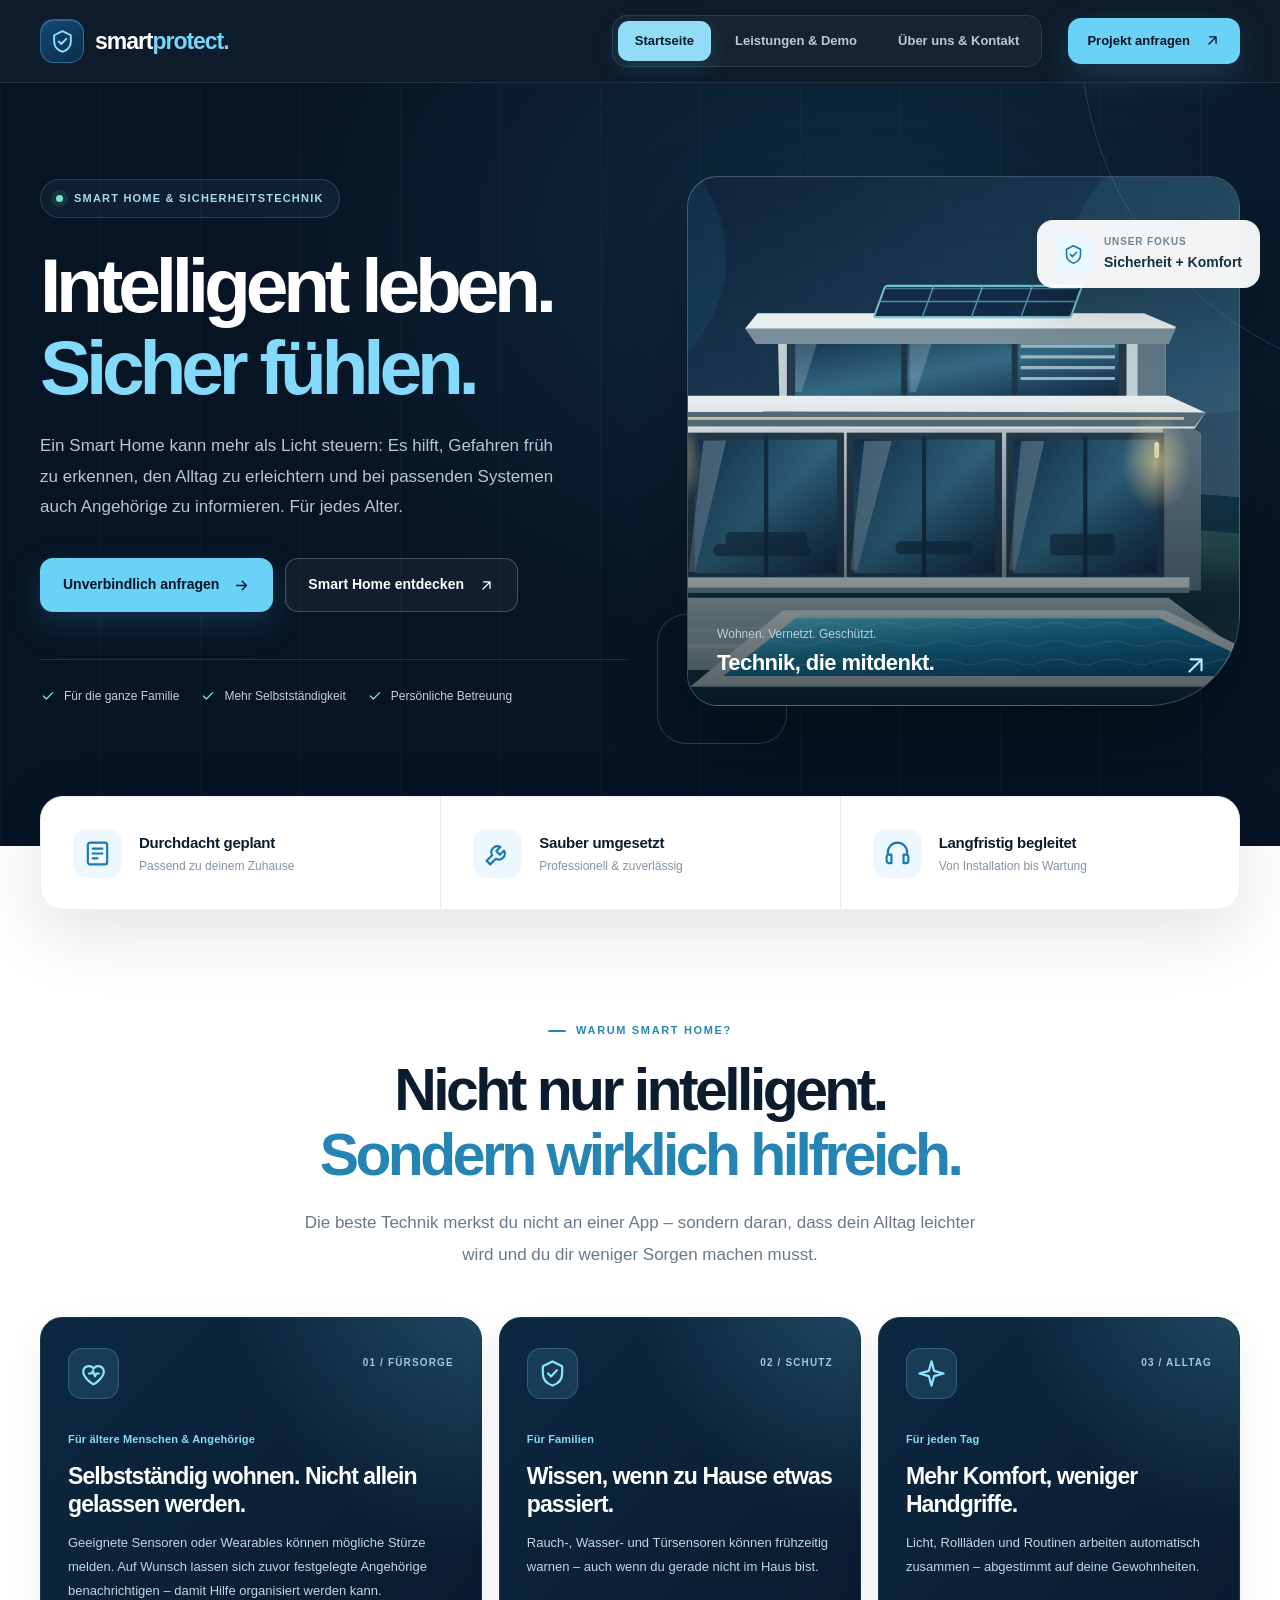
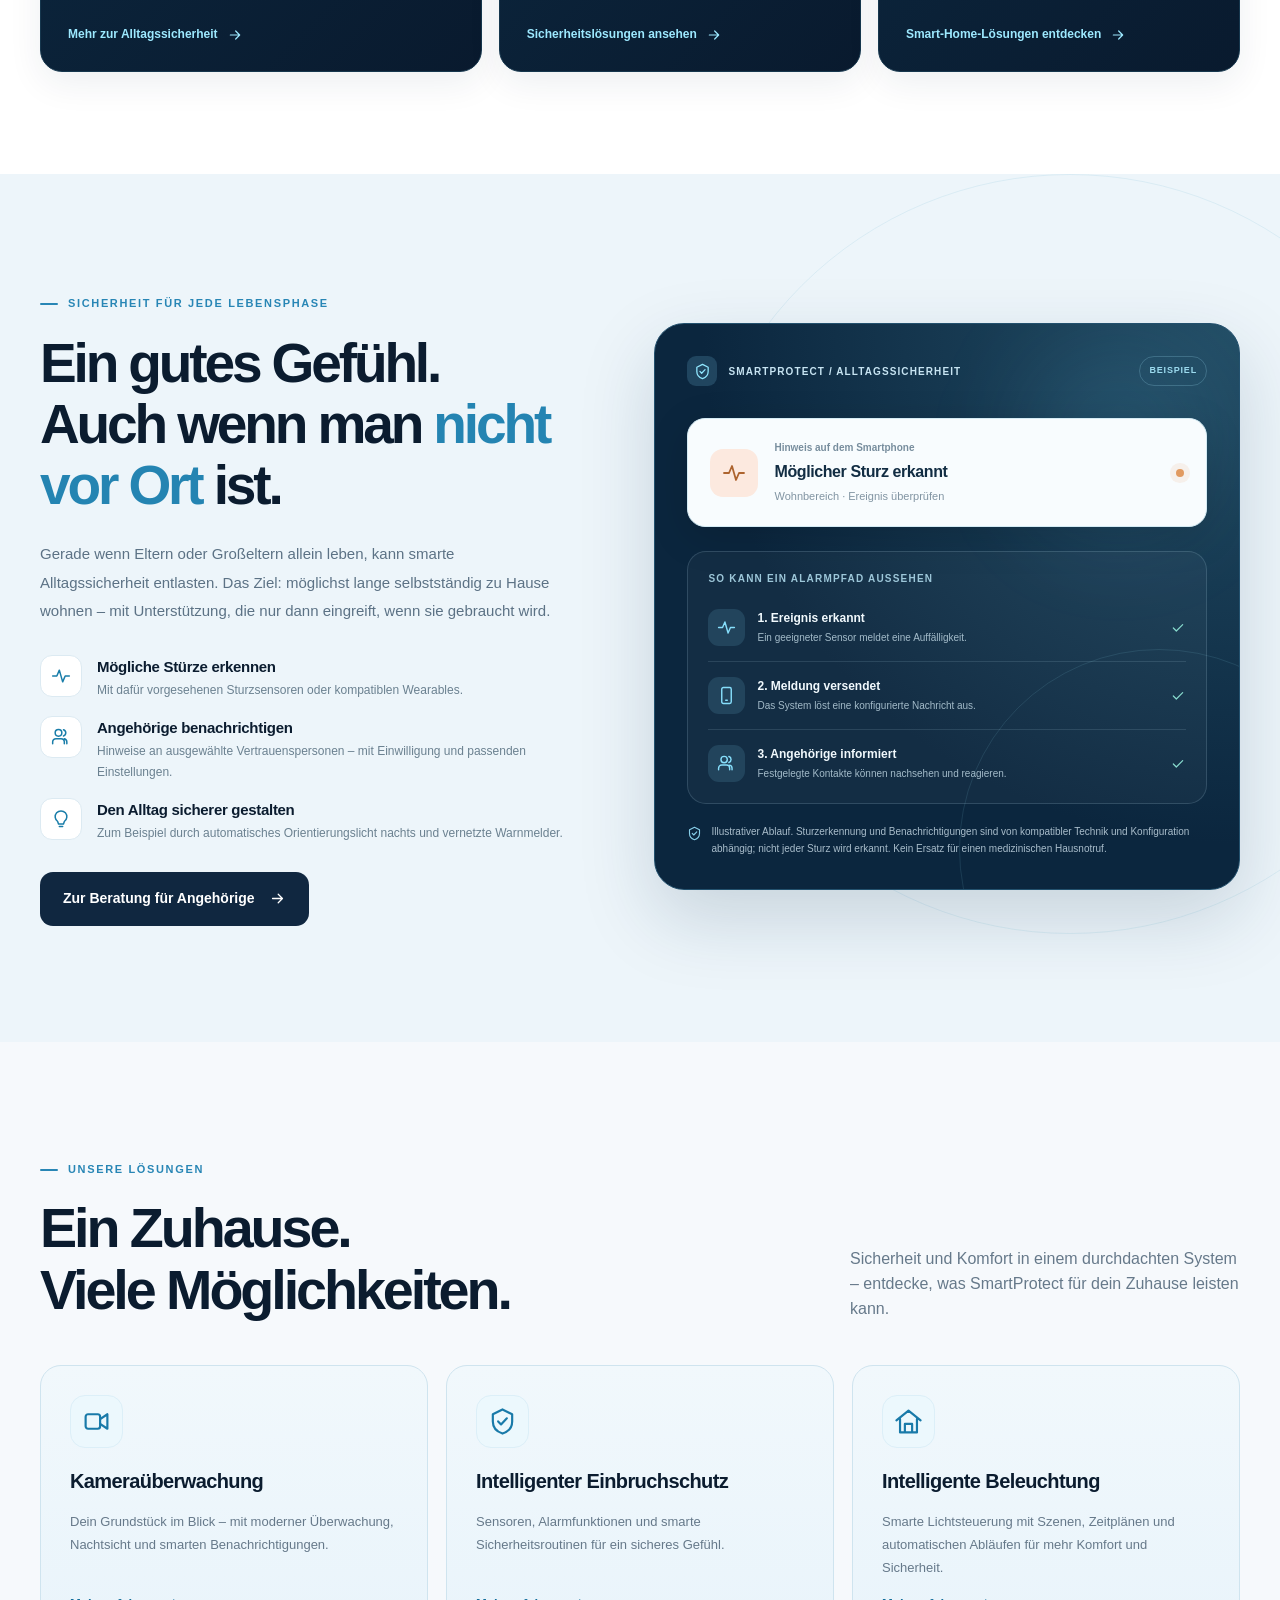
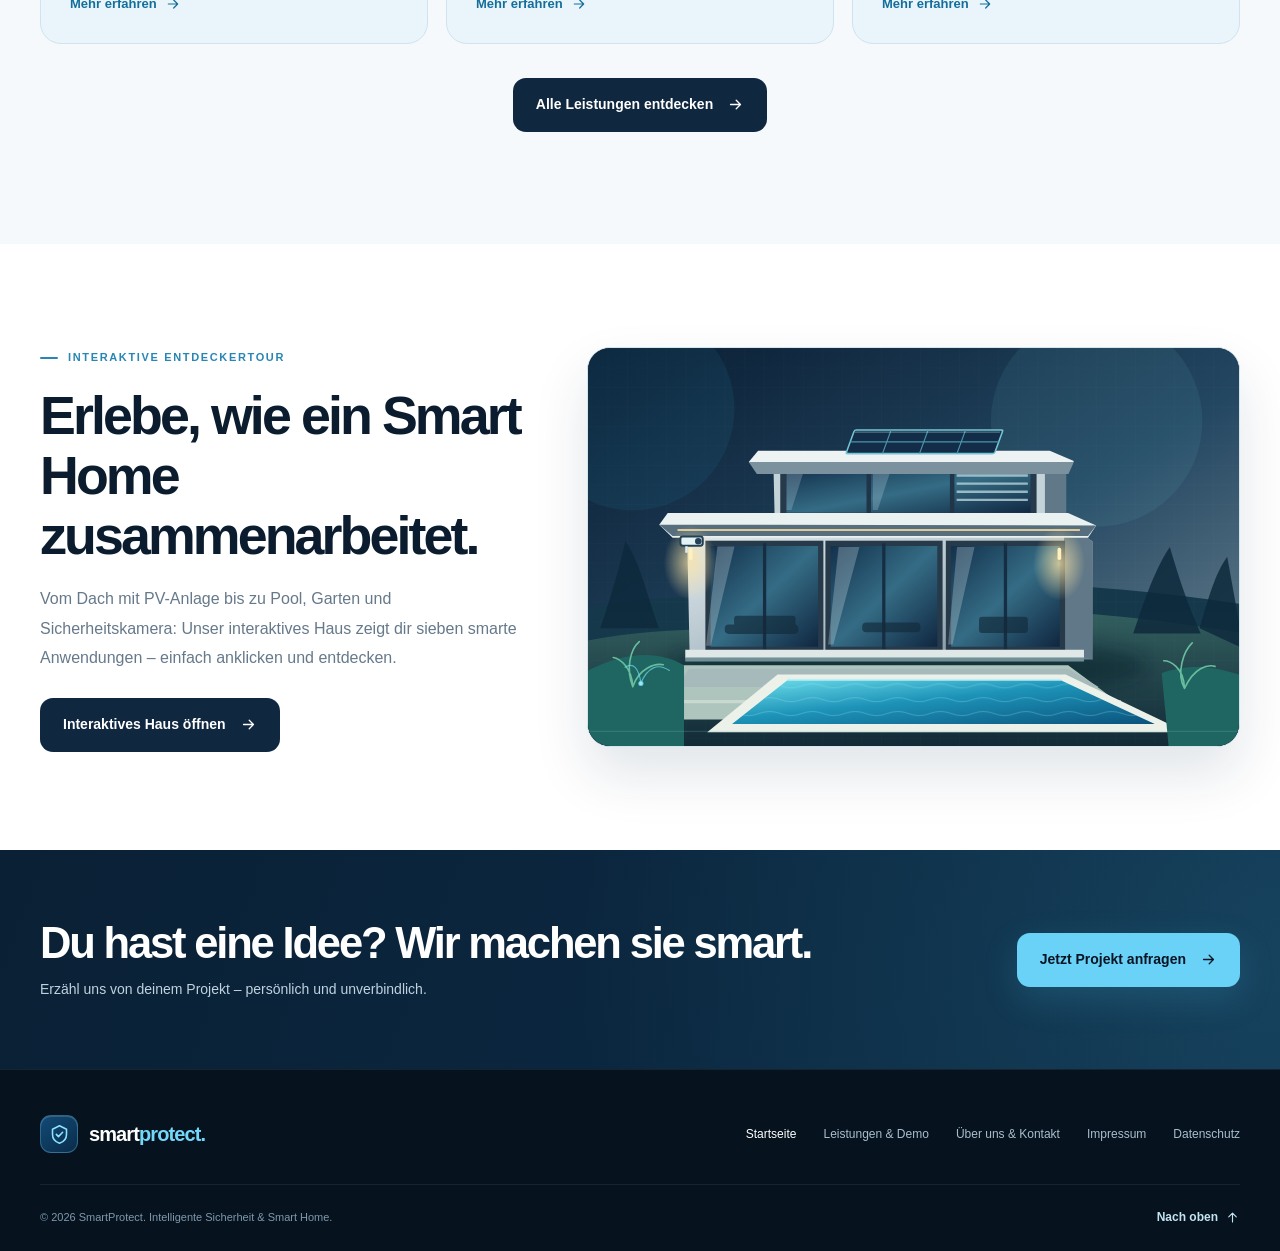
==== index.html @ c1316c4d "Add files via upload" ====
<!doctype html>
<html lang="de"><head><meta charset="utf-8"><meta name="viewport" content="width=device-width, initial-scale=1"><meta name="theme-color" content="#071424"><meta name="description" content="SmartProtect: Smart Home für mehr Sicherheit im Alltag. Smarte Sensoren, Alltagshilfen und Benachrichtigungen für Familien, ältere Menschen und Angehörige.">
<title>SmartProtect | Smart Home &amp; Sicherheitstechnik</title>
<link rel="icon" href="data:image/svg+xml,%3Csvg xmlns='http://www.w3.org/2000/svg' viewBox='0 0 64 64'%3E%3Crect width='64' height='64' rx='17' fill='%23091b30'/%3E%3Cpath d='M32 10l19 8v12c0 15-8 24-19 29C21 54 13 45 13 30V18l19-8z' fill='none' stroke='%2376d5f6' stroke-width='5'/%3E%3Cpath d='M22 32l7 7 15-16' stroke='white' fill='none' stroke-width='5' stroke-linecap='round' stroke-linejoin='round'/%3E%3C/svg%3E">
<link rel="stylesheet" href="assets/site.css"></head><body><svg aria-hidden="true" style="position:absolute;width:0;height:0;overflow:hidden" xmlns="http://www.w3.org/2000/svg">
<symbol id="shield" viewbox="0 0 24 24"><path d="m12 2 8 4v6c0 5-3.5 8.5-8 10-4.5-1.5-8-5-8-10V6l8-4Z"></path><path d="m8.4 11.9 2.4 2.5 4.8-5"></path></symbol>
<symbol id="arrow" viewbox="0 0 24 24"><path d="M5 12h14m-6-6 6 6-6 6"></path></symbol>
<symbol id="up-right" viewbox="0 0 24 24"><path d="M7 17 17 7M8 7h9v9"></path></symbol>
<symbol id="check" viewbox="0 0 24 24"><path d="m5 12 4.5 4.5L19 7"></path></symbol>
<symbol id="planning" viewbox="0 0 24 24"><rect height="18" rx="2" width="16" x="4" y="3"></rect><path d="M8 8h8M8 12h8M8 16h4"></path></symbol>
<symbol id="tools" viewbox="0 0 24 24"><path d="M14.4 6.6a5 5 0 0 0-6.8 6.8L3 18l3 3 4.6-4.6a5 5 0 0 0 6.8-6.8L14 13l-3-3 3.4-3.4Z"></path></symbol>
<symbol id="headset" viewbox="0 0 24 24"><path d="M4 13V11a8 8 0 0 1 16 0v2M4 13h3v7H5a2 2 0 0 1-2-2v-3a2 2 0 0 1 2-2Zm16 0h-3v7h2a2 2 0 0 0 2-2v-3a2 2 0 0 0-2-2Z"></path></symbol>
<symbol id="camera" viewbox="0 0 24 24"><rect height="12" rx="2" width="12" x="3" y="6"></rect><path d="m15 10 6-4v12l-6-4"></path></symbol>
<symbol id="bell" viewbox="0 0 24 24"><path d="M5 17h14l-2-3V9a5 5 0 0 0-10 0v5l-2 3Zm5 3h4"></path></symbol>
<symbol id="lock" viewbox="0 0 24 24"><rect height="11" rx="2" width="14" x="5" y="10"></rect><path d="M8 10V7a4 4 0 0 1 8 0v3m-4 5v2"></path></symbol>
<symbol id="door" viewbox="0 0 24 24"><path d="M5 21V4a2 2 0 0 1 2-2h10a2 2 0 0 1 2 2v17H5Z"></path><path d="M5 21h14M15 12h.01"></path></symbol>
<symbol id="blinds" viewbox="0 0 24 24"><path d="M4 5h16M4 9h16M4 13h16M4 17h16M7 3v17m10-17v17"></path></symbol>
<symbol id="bulb" viewbox="0 0 24 24"><path d="M9 18h6m-5 3h4m-6-6a7 7 0 1 1 8 0l-1 3H9l-1-3Z"></path></symbol>
<symbol id="wifi" viewbox="0 0 24 24"><path d="M2 9a15 15 0 0 1 20 0M5 12.5a10 10 0 0 1 14 0M9 16a5 5 0 0 1 6 0"></path><circle cx="12" cy="20" fill="currentColor" r="1" stroke="none"></circle></symbol>
<symbol id="mic" viewbox="0 0 24 24"><rect height="13" rx="3" width="6" x="9" y="2"></rect><path d="M5 11a7 7 0 0 0 14 0M12 18v4m-4 0h8"></path></symbol>
<symbol id="house" viewbox="0 0 24 24"><path d="m2 11 10-8 10 8M5 10v11h14V10M9 21v-7h6v7"></path></symbol>
<symbol id="sun" viewbox="0 0 24 24"><circle cx="12" cy="12" r="4"></circle><path d="M12 2v2m0 16v2M4.9 4.9l1.4 1.4m11.4 11.4 1.4 1.4M2 12h2m16 0h2M4.9 19.1l1.4-1.4M17.7 6.3l1.4-1.4"></path></symbol>
<symbol id="phone" viewbox="0 0 24 24"><path d="M5 3h4l2 5-2.5 2.3a17 17 0 0 0 5.2 5.2L16 13l5 2v4a2 2 0 0 1-2 2C9 21 3 15 3 5a2 2 0 0 1 2-2Z"></path></symbol>
<symbol id="mail" viewbox="0 0 24 24"><rect height="14" rx="2" width="20" x="2" y="5"></rect><path d="m3 7 9 7 9-7"></path></symbol>
<symbol id="message" viewbox="0 0 24 24"><path d="M20 11.5a8.5 8.5 0 0 1-12.7 7.4L3 20l1.1-4.3A8.5 8.5 0 1 1 20 11.5Z"></path><path d="m9 9 2 2 4-4"></path></symbol>
<symbol id="solar" viewbox="0 0 24 24"><path d="M4 9h16l2 10H2L4 9Zm4 0-1 10m9-10 1 10M3 14h18M12 3v3m-7-1 2 2m10 0 2-2"></path></symbol>
<symbol id="droplet" viewbox="0 0 24 24"><path d="M12 2S5 10 5 15a7 7 0 0 0 14 0c0-5-7-13-7-13Z"></path></symbol>
<symbol id="waves" viewbox="0 0 24 24"><path d="M2 9q2.5-3 5 0t5 0t5 0t5 0M2 15q2.5-3 5 0t5 0t5 0t5 0"></path></symbol>
<symbol id="menu" viewbox="0 0 24 24"><path d="M4 7h16M4 12h16M4 17h16"></path></symbol>
<symbol id="close" viewbox="0 0 24 24"><path d="M5 5 19 19M19 5 5 19"></path></symbol>
<symbol id="compass" viewbox="0 0 24 24"><circle cx="12" cy="12" r="10"></circle><path d="m16 8-2.5 5.5L8 16l2.5-5.5L16 8Z"></path></symbol>

<symbol id="heart-hand" viewBox="0 0 24 24"><path d="M12 21s-8.5-4.8-8.5-10.6a4.6 4.6 0 0 1 8.5-2.3 4.6 4.6 0 0 1 8.5 2.3C20.5 16.2 12 21 12 21Z"></path><path d="M8.2 12h2.2l1.1-2.1 1.8 4.4 1.1-2.3h2"></path></symbol>
<symbol id="users-circle" viewBox="0 0 24 24"><path d="M16 20v-2a4 4 0 0 0-4-4H6a4 4 0 0 0-4 4v2m17 0v-2a4 4 0 0 0-3-3.9M15 3.2a4 4 0 0 1 0 7.6"></path><circle cx="9" cy="7" r="4"></circle></symbol>
<symbol id="spark" viewBox="0 0 24 24"><path d="m12 2 2.2 7.8L22 12l-7.8 2.2L12 22l-2.2-7.8L2 12l7.8-2.2L12 2Z"></path></symbol>
<symbol id="activity" viewBox="0 0 24 24"><path d="M2 12h5l3-7 4 14 3-7h5"></path></symbol>
<symbol id="smartphone" viewBox="0 0 24 24"><rect x="6" y="2" width="12" height="20" rx="2"></rect><path d="M11 18h2"></path></symbol>
<symbol id="clock" viewBox="0 0 24 24"><circle cx="12" cy="12" r="9"></circle><path d="M12 7v5l3 2"></path></symbol>
</svg>
<a href="#main" class="skip">Zum Inhalt springen</a>
<header class="site-header" id="top"><div class="container header-inner">
<a class="brand" href="index.html" aria-label="SmartProtect — zur Startseite"><span class="brand-mark"><svg class="icon"><use href="#shield"/></svg></span><span class="brand-name">smart<span>protect.</span></span></a>
<nav class="desktop-nav" aria-label="Hauptnavigation"><a href="index.html" class="active" aria-current="page">Startseite</a><a href="leistungen.html">Leistungen & Demo</a><a href="kontakt.html">Über uns & Kontakt</a></nav>
<a href="kontakt.html#kontakt" class="btn btn-primary header-cta">Projekt anfragen <svg class="icon"><use href="#up-right"/></svg></a>
<button class="menu-btn" type="button" aria-label="Menü öffnen" aria-expanded="false" aria-controls="mobile-nav" id="menu-toggle"><svg class="icon"><use href="#menu"/></svg></button>
</div>
<nav class="mobile-nav" aria-label="Mobile Navigation" id="mobile-nav" hidden><a href="index.html" class="active" aria-current="page">Startseite</a><a href="leistungen.html">Leistungen & Demo</a><a href="kontakt.html">Über uns & Kontakt</a><a href="kontakt.html#kontakt" class="mobile-cta">Projekt anfragen ↗</a></nav></header><main id="main"><section aria-labelledby="hero-title" class="hero">
<div class="container hero-grid">
<div>
<span class="hero-kicker"><span class="signal"></span> Smart Home &amp; Sicherheitstechnik</span>
<h1 id="hero-title">Intelligent leben.<span>Sicher fühlen.</span></h1>
<p class="hero-copy">Ein Smart Home kann mehr als Licht steuern: Es hilft, Gefahren früh zu erkennen, den Alltag zu erleichtern und bei passenden Systemen auch Angehörige zu informieren. Für jedes Alter.</p>
<div class="hero-actions"><a class="btn btn-primary" href="kontakt.html#kontakt">Unverbindlich anfragen <svg class="icon"><use href="#arrow"></use></svg></a><a class="btn btn-outline" href="leistungen.html#anwendungsbeispiel">Smart Home entdecken <svg class="icon"><use href="#up-right"></use></svg></a></div>
<div class="hero-points"><span><svg class="icon"><use href="#check"></use></svg> Für die ganze Familie</span><span><svg class="icon"><use href="#check"></use></svg> Mehr Selbstständigkeit</span><span><svg class="icon"><use href="#check"></use></svg> Persönliche Betreuung</span></div>
</div>
<div class="hero-art">
<div class="photo-shell">
<img alt="Modernes Wohnhaus mit Pool als Beispiel für ein Smart Home" fetchpriority="high" onerror="this.onerror=null;this.src='assets/smart-home-house.svg'" src="https://images.unsplash.com/photo-1613490493576-7fde63acd811?auto=format&amp;fit=crop&amp;w=1200&amp;q=82"/>
<div class="photo-note"><div><small>Wohnen. Vernetzt. Geschützt.</small><strong>Technik, die mitdenkt.</strong></div><svg class="icon icon-lg" style="color:#b6edff"><use href="#up-right"></use></svg></div>
</div>
<div class="glass-badge"><span class="badge-icon"><svg class="icon"><use href="#shield"></use></svg></span><div><span>Unser Fokus</span><strong>Sicherheit + Komfort</strong></div></div>
<div class="art-edge"></div>
</div>
</div>
</section><div aria-label="Unser Serviceversprechen" class="container trust-wrap">
<div class="trust-strip reveal">
<div class="trust-item"><span class="trust-icon"><svg class="icon icon-lg"><use href="#planning"></use></svg></span><div><strong>Durchdacht geplant</strong><p>Passend zu deinem Zuhause</p></div></div>
<div class="trust-item"><span class="trust-icon"><svg class="icon icon-lg"><use href="#tools"></use></svg></span><div><strong>Sauber umgesetzt</strong><p>Professionell &amp; zuverlässig</p></div></div>
<div class="trust-item"><span class="trust-icon"><svg class="icon icon-lg"><use href="#headset"></use></svg></span><div><strong>Langfristig begleitet</strong><p>Von Installation bis Wartung</p></div></div>
</div>
</div>
<section class="section everyday-section" id="alltag" aria-labelledby="everyday-title">
  <div class="container">
    <div class="everyday-intro reveal">
      <span class="eyebrow">Warum Smart Home?</span>
      <h2 id="everyday-title">Nicht nur intelligent.<br><span>Sondern wirklich hilfreich.</span></h2>
      <p>Die beste Technik merkst du nicht an einer App – sondern daran, dass dein Alltag leichter wird und du dir weniger Sorgen machen musst.</p>
    </div>
    <div class="everyday-grid">
      <article class="everyday-card everyday-card-featured reveal">
        <div class="everyday-card-top"><span class="everyday-icon"><svg class="icon icon-lg"><use href="#heart-hand"/></svg></span><span class="everyday-index">01 / FÜRSORGE</span></div>
        <div class="everyday-card-text"><span class="everyday-tag">Für ältere Menschen &amp; Angehörige</span><h3>Selbstständig wohnen. Nicht allein gelassen werden.</h3><p>Geeignete Sensoren oder Wearables können mögliche Stürze melden. Auf Wunsch lassen sich zuvor festgelegte Angehörige benachrichtigen – damit Hilfe organisiert werden kann.</p></div>
        <a href="#senioren" class="everyday-link">Mehr zur Alltagssicherheit <svg class="icon"><use href="#arrow"/></svg></a>
      </article>
      <article class="everyday-card reveal">
        <div class="everyday-card-top"><span class="everyday-icon"><svg class="icon icon-lg"><use href="#shield"/></svg></span><span class="everyday-index">02 / SCHUTZ</span></div>
        <div class="everyday-card-text"><span class="everyday-tag">Für Familien</span><h3>Wissen, wenn zu Hause etwas passiert.</h3><p>Rauch-, Wasser- und Türsensoren können frühzeitig warnen – auch wenn du gerade nicht im Haus bist.</p></div>
        <a href="leistungen.html#leistungen" class="everyday-link">Sicherheitslösungen ansehen <svg class="icon"><use href="#arrow"/></svg></a>
      </article>
      <article class="everyday-card reveal">
        <div class="everyday-card-top"><span class="everyday-icon"><svg class="icon icon-lg"><use href="#spark"/></svg></span><span class="everyday-index">03 / ALLTAG</span></div>
        <div class="everyday-card-text"><span class="everyday-tag">Für jeden Tag</span><h3>Mehr Komfort, weniger Handgriffe.</h3><p>Licht, Rollläden und Routinen arbeiten automatisch zusammen – abgestimmt auf deine Gewohnheiten.</p></div>
        <a href="leistungen.html#leistungen" class="everyday-link">Smart-Home-Lösungen entdecken <svg class="icon"><use href="#arrow"/></svg></a>
      </article>
    </div>
  </div>
</section>
<section class="care-section" id="senioren" aria-labelledby="care-title">
  <div class="container care-grid">
    <div class="care-copy reveal">
      <span class="eyebrow">Sicherheit für jede Lebensphase</span>
      <h2 id="care-title">Ein gutes Gefühl.<br>Auch wenn man <em>nicht vor Ort</em> ist.</h2>
      <p class="care-lead">Gerade wenn Eltern oder Großeltern allein leben, kann smarte Alltagssicherheit entlasten. Das Ziel: möglichst lange selbstständig zu Hause wohnen – mit Unterstützung, die nur dann eingreift, wenn sie gebraucht wird.</p>
      <div class="care-benefits">
        <div class="care-benefit"><span><svg class="icon"><use href="#activity"/></svg></span><div><h3>Mögliche Stürze erkennen</h3><p>Mit dafür vorgesehenen Sturzsensoren oder kompatiblen Wearables.</p></div></div>
        <div class="care-benefit"><span><svg class="icon"><use href="#users-circle"/></svg></span><div><h3>Angehörige benachrichtigen</h3><p>Hinweise an ausgewählte Vertrauenspersonen – mit Einwilligung und passenden Einstellungen.</p></div></div>
        <div class="care-benefit"><span><svg class="icon"><use href="#bulb"/></svg></span><div><h3>Den Alltag sicherer gestalten</h3><p>Zum Beispiel durch automatisches Orientierungslicht nachts und vernetzte Warnmelder.</p></div></div>
      </div>
      <a class="btn btn-dark" href="kontakt.html?thema=alltagssicherheit#kontakt">Zur Beratung für Angehörige <svg class="icon"><use href="#arrow"/></svg></a>
    </div>
    <div class="care-visual reveal" aria-label="Schematisches Beispiel für einen Hinweis bei möglichem Sturz">
      <div class="care-backdrop-orb" aria-hidden="true"></div>
      <div class="care-visual-head"><span class="care-small-mark"><svg class="icon"><use href="#shield"/></svg></span><span>SMARTPROTECT / ALLTAGSSICHERHEIT</span><span class="care-label-demo">BEISPIEL</span></div>
      <div class="care-scenario"><span class="care-scenario-icon"><svg class="icon icon-lg"><use href="#activity"/></svg></span><div><span class="care-scenario-kicker">Hinweis auf dem Smartphone</span><strong>Möglicher Sturz erkannt</strong><small>Wohnbereich · Ereignis überprüfen</small></div><span class="care-scenario-dot" aria-hidden="true"></span></div>
      <div class="care-flow" aria-label="Beispielablauf einer Benachrichtigung">
        <div class="care-flow-title">SO KANN EIN ALARMPFAD AUSSEHEN</div>
        <div class="care-flow-step"><span class="care-flow-step-icon"><svg class="icon"><use href="#activity"/></svg></span><div><strong>1. Ereignis erkannt</strong><span>Ein geeigneter Sensor meldet eine Auffälligkeit.</span></div><span class="care-flow-check"><svg class="icon"><use href="#check"/></svg></span></div>
        <div class="care-flow-step"><span class="care-flow-step-icon"><svg class="icon"><use href="#smartphone"/></svg></span><div><strong>2. Meldung versendet</strong><span>Das System löst eine konfigurierte Nachricht aus.</span></div><span class="care-flow-check"><svg class="icon"><use href="#check"/></svg></span></div>
        <div class="care-flow-step"><span class="care-flow-step-icon"><svg class="icon"><use href="#users-circle"/></svg></span><div><strong>3. Angehörige informiert</strong><span>Festgelegte Kontakte können nachsehen und reagieren.</span></div><span class="care-flow-check"><svg class="icon"><use href="#check"/></svg></span></div>
      </div>
      <p class="care-disclaimer"><svg class="icon"><use href="#shield"/></svg><span>Illustrativer Ablauf. Sturzerkennung und Benachrichtigungen sind von kompatibler Technik und Konfiguration abhängig; nicht jeder Sturz wird erkannt. Kein Ersatz für einen medizinischen Hausnotruf.</span></p>
    </div>
  </div>
</section>
<section class="section home-services" aria-labelledby="home-service-title"><div class="container"><div class="section-head reveal"><div><span class="eyebrow">Unsere Lösungen</span><h2 id="home-service-title">Ein Zuhause.<br>Viele Möglichkeiten.</h2></div><p>Sicherheit und Komfort in einem durchdachten System – entdecke, was SmartProtect für dein Zuhause leisten kann.</p></div>
<div class="home-cards">
<a class="home-card reveal" href="leistungen.html#leistungen"><span class="service-icon"><svg class="icon icon-lg"><use href="#camera"/></svg></span><strong>Kameraüberwachung</strong><p>Dein Grundstück im Blick – mit moderner Überwachung, Nachtsicht und smarten Benachrichtigungen.</p><span class="panel-link">Mehr erfahren <svg class="icon"><use href="#arrow"/></svg></span></a>
<a class="home-card reveal" href="leistungen.html#leistungen"><span class="service-icon"><svg class="icon icon-lg"><use href="#shield"/></svg></span><strong>Intelligenter Einbruchschutz</strong><p>Sensoren, Alarmfunktionen und smarte Sicherheitsroutinen für ein sicheres Gefühl.</p><span class="panel-link">Mehr erfahren <svg class="icon"><use href="#arrow"/></svg></span></a>
<a class="home-card reveal" href="leistungen.html#leistungen"><span class="service-icon"><svg class="icon icon-lg"><use href="#house"/></svg></span><strong>Intelligente Beleuchtung</strong><p>Smarte Lichtsteuerung mit Szenen, Zeitplänen und automatischen Abläufen für mehr Komfort und Sicherheit.</p><span class="panel-link">Mehr erfahren <svg class="icon"><use href="#arrow"/></svg></span></a>
</div><div class="section-action"><a class="btn btn-dark" href="leistungen.html">Alle Leistungen entdecken <svg class="icon"><use href="#arrow"/></svg></a></div></div></section><section class="home-preview" aria-labelledby="home-preview-title"><div class="container home-preview-grid"><div class="reveal"><span class="eyebrow">Interaktive Entdeckertour</span><h2 id="home-preview-title">Erlebe, wie ein Smart Home zusammenarbeitet.</h2><p>Vom Dach mit PV-Anlage bis zu Pool, Garten und Sicherheitskamera: Unser interaktives Haus zeigt dir sieben smarte Anwendungen – einfach anklicken und entdecken.</p><a class="btn btn-dark" href="leistungen.html#anwendungsbeispiel">Interaktives Haus öffnen <svg class="icon"><use href="#arrow"/></svg></a></div><a class="home-preview-art reveal" href="leistungen.html#anwendungsbeispiel" aria-label="Interaktives Hausbeispiel öffnen"><img src="assets/smart-home-house.svg" alt="Illustriertes Smart Home mit PV-Anlage und Pool" loading="lazy"></a></div></section><section class="home-cta"><div class="container home-cta-inner"><div><h2>Du hast eine Idee? Wir machen sie smart.</h2><p>Erzähl uns von deinem Projekt – persönlich und unverbindlich.</p></div><a class="btn btn-primary" href="kontakt.html#kontakt">Jetzt Projekt anfragen <svg class="icon"><use href="#arrow"/></svg></a></div></section></main><footer class="footer"><div class="container"><div class="footer-top"><a class="brand" href="index.html" aria-label="SmartProtect — Startseite"><span class="brand-mark"><svg class="icon"><use href="#shield"/></svg></span><span class="brand-name">smart<span>protect.</span></span></a><nav class="footer-nav" aria-label="Footer-Navigation"><a href="index.html" aria-current="page">Startseite</a><a href="leistungen.html">Leistungen &amp; Demo</a><a href="kontakt.html">Über uns &amp; Kontakt</a><button type="button" data-dialog="impressum">Impressum</button><button type="button" data-dialog="datenschutz">Datenschutz</button></nav></div><div class="footer-bottom"><span>© <span id="copyright-year">2026</span> SmartProtect. Intelligente Sicherheit &amp; Smart Home.</span><a href="#top" class="backtop">Nach oben <svg class="icon"><use href="#arrow"/></svg></a></div></div></footer>
<dialog class="legal-dialog" id="legal-dialog" aria-labelledby="legal-title"><div class="legal-inner"><div class="legal-top"><h2 id="legal-title">Impressum</h2><button class="dialog-close" type="button" id="dialog-close" aria-label="Fenster schließen"><svg class="icon"><use href="#close"/></svg></button></div><div id="legal-content"></div></div></dialog><script src="assets/site.js" defer></script></body></html>
---- assets/site.css ----
:root{--ink:#0b1c2f;--navy:#071424;--navy2:#0c2135;--muted:#66798a;--light:#f5f8fc;--accent:#5ec9f3;--blue:#2378db;--white:#fff;--line:#e3eaf1;--radius:24px;--shadow:0 20px 60px rgba(14,39,67,.08)}
    *,*::before,*::after{box-sizing:border-box}
    html{scroll-behavior:smooth;scroll-padding-top:95px}
    body{margin:0;background:#fff;color:var(--ink);font-family:"Plus Jakarta Sans",Inter,"Segoe UI",Arial,sans-serif;-webkit-font-smoothing:antialiased;line-height:1.55}
    body.menu-open{overflow:hidden}
    ::selection{background:#a8e7ff;color:#0b1c2f}
    a{color:inherit;text-decoration:none}
    button,input,select,textarea{font:inherit}
    button{cursor:pointer}
    img{display:block;max-width:100%}
    svg{display:block}
    :focus-visible{outline:3px solid #55bff1;outline-offset:4px}
    .icon{height:21px;width:21px;stroke:currentColor;fill:none;stroke-width:1.8;stroke-linecap:round;stroke-linejoin:round;flex:none}
    .icon-lg{height:29px;width:29px}
    .container{width:min(1200px,calc(100% - 48px));margin-inline:auto}
    .skip{position:fixed;z-index:999;top:-100px;left:18px;background:#fff;padding:12px 18px;border-radius:8px}
    .skip:focus{top:12px}
    .eyebrow{display:inline-flex;gap:10px;align-items:center;text-transform:uppercase;letter-spacing:.15em;font-size:11px;font-weight:800;color:#2886b5}
    .eyebrow::before{content:"";display:block;width:18px;height:2px;border-radius:2px;background:currentColor}
    .section{padding:112px 0;scroll-margin-top:90px}
    .section-head{display:flex;justify-content:space-between;align-items:end;gap:32px;margin-bottom:44px}
    .section-head h2,.section-title{font-size:clamp(34px,4.35vw,58px);line-height:1.12;letter-spacing:-.055em;margin:18px 0 0;font-weight:750}
    .section-head p{max-width:390px;margin:0;color:var(--muted);font-size:16px}
    .accent-text{color:#80dafa}
    .btn{display:inline-flex;align-items:center;justify-content:center;gap:14px;min-height:54px;padding:14px 22px;border-radius:13px;border:1px solid transparent;font-size:14px;font-weight:750;transition:transform .2s ease,background .2s ease,box-shadow .2s ease, border-color .2s ease;text-align:center}
    .btn:hover{transform:translateY(-2px)}
    .btn-primary{background:#69d2f6;color:#071424;box-shadow:0 12px 35px rgba(72,187,229,.18)}
    .btn-primary:hover{background:#a3e8ff;box-shadow:0 14px 32px rgba(72,187,229,.28)}
    .btn-outline{border-color:rgba(255,255,255,.23);color:#fff;background:rgba(255,255,255,.045)}
    .btn-outline:hover{border-color:rgba(255,255,255,.55);background:rgba(255,255,255,.10)}
    .btn-dark{background:#102740;color:#fff}
    .btn-dark:hover{background:#1c4263}
    .btn .icon{width:17px;height:17px}
    /* Header */
    .site-header{position:sticky;top:0;z-index:100;background:rgba(7,20,36,.97);border-bottom:1px solid rgba(198,227,244,.11);backdrop-filter:blur(20px)}
    .header-inner{height:82px;display:flex;align-items:center;gap:26px;justify-content:space-between}
    .brand{display:inline-flex;gap:11px;align-items:center;color:#fff;white-space:nowrap}
    .brand-mark{display:grid;place-items:center;width:44px;height:44px;border:1px solid rgba(129,212,247,.3);border-radius:14px;background:linear-gradient(145deg,#124a76,#0a2d49);box-shadow:inset 0 1px 0 rgba(255,255,255,.15)}
    .brand-mark .icon{color:#8fe2ff;width:25px;height:25px}
    .brand-name{font-size:23px;line-height:1;letter-spacing:-.055em;font-weight:850}
    .brand-name span{color:#73d7f9}
    .desktop-nav{display:flex;align-items:center;gap:31px;margin-left:auto}
    .desktop-nav a{color:#b8c9d7;font-size:13px;font-weight:650;transition:color .2s ease}
    .desktop-nav a:hover,.desktop-nav a.active{color:#fff}
    .header-cta{font-size:13px;padding:12px 18px;min-height:44px;white-space:nowrap}
    .menu-btn{display:none;border:1px solid rgba(255,255,255,.18);background:transparent;color:white;width:44px;height:44px;border-radius:11px;align-items:center;justify-content:center}
    .mobile-nav{display:none}
    /* Hero */
    .hero{position:relative;isolation:isolate;background:var(--navy);color:#fff;min-height:718px;display:flex;align-items:center;padding:76px 0 120px;overflow:hidden}
    .hero::before{content:"";position:absolute;inset:0;z-index:-1;background:radial-gradient(ellipse at 67% 20%,rgba(40,123,161,.23),transparent 50%),linear-gradient(90deg,rgba(255,255,255,.024) 1px,transparent 1px);background-size:auto,100px 100px}
    .hero::after{content:"";position:absolute;width:700px;height:700px;right:-500px;top:-400px;border:1px solid rgba(124,223,255,.17);border-radius:100%;pointer-events:none}
    .hero-grid{display:grid;grid-template-columns:1.03fr .97fr;align-items:center;gap:60px}
    .hero-kicker{display:inline-flex;gap:11px;align-items:center;border:1px solid rgba(139,215,249,.18);border-radius:30px;color:#a8d8ed;background:rgba(101,186,219,.07);padding:10px 15px;font-size:11px;letter-spacing:.11em;font-weight:800;text-transform:uppercase}
    .signal{width:7px;height:7px;border-radius:50%;background:#6be9ce;box-shadow:0 0 0 5px rgba(107,233,206,.1)}
    .hero h1{font-size:clamp(51px,6vw,80px);line-height:1.06;letter-spacing:-.068em;font-weight:770;margin:27px 0 23px;max-width:690px}
    .hero h1 span{display:block;color:#83dafa}
    .hero-copy{color:#b5c6d4;max-width:520px;font-size:17px;line-height:1.8;margin:0 0 35px}
    .hero-actions{display:flex;gap:12px;flex-wrap:wrap}
    .hero-points{display:flex;gap:21px;flex-wrap:wrap;margin-top:47px;padding-top:27px;border-top:1px solid rgba(255,255,255,.13)}
    .hero-points span{display:inline-flex;align-items:center;gap:8px;font-size:12px;color:#c0d0db;white-space:nowrap}
    .hero-points .icon{width:16px;height:16px;color:#86e3fa}
    .hero-art{position:relative;padding:17px 0 20px}
    .photo-shell{height:530px;width:100%;overflow:hidden;border-radius:31px 31px 92px 31px;background:linear-gradient(145deg,#274d63,#0b2338);border:1px solid rgba(255,255,255,.19);box-shadow:0 36px 80px rgba(0,0,0,.26);position:relative}
    .photo-shell img{width:100%;height:100%;object-fit:cover;object-position:center}
    .photo-shell::after{content:"";position:absolute;inset:0;background:linear-gradient(180deg,rgba(5,17,29,.02) 42%,rgba(3,16,29,.67));pointer-events:none}
    .photo-note{position:absolute;z-index:1;bottom:25px;left:29px;right:29px;display:flex;align-items:end;justify-content:space-between;gap:15px}
    .photo-note strong{display:block;font-size:22px;letter-spacing:-.025em}
    .photo-note small{color:#bad0db;font-size:12px}
    .glass-badge{position:absolute;z-index:2;right:-20px;top:61px;background:rgba(255,255,255,.94);color:#163047;display:flex;align-items:center;gap:12px;padding:14px 18px;border-radius:16px;box-shadow:0 24px 60px rgba(0,0,0,.18)}
    .glass-badge .badge-icon{display:grid;place-items:center;color:#1878ac;width:37px;height:37px;border-radius:11px;background:#e8f8fe}
    .glass-badge span{display:block;color:#728391;font-size:10px;text-transform:uppercase;letter-spacing:.09em;font-weight:750}
    .glass-badge strong{font-size:14px}
    .art-edge{position:absolute;z-index:-1;width:130px;height:130px;border:1px solid #6fd7f6;opacity:.25;bottom:-18px;left:-30px;border-radius:29px}
    /* Trust strip */
    .trust-wrap{position:relative;z-index:2;margin-top:-50px}
    .trust-strip{display:grid;grid-template-columns:repeat(3,1fr);background:#fff;border:1px solid #e9eef4;border-radius:23px;box-shadow:0 22px 70px rgba(4,26,48,.12);overflow:hidden}
    .trust-item{display:flex;gap:17px;align-items:center;padding:27px 32px;min-height:112px}
    .trust-item + .trust-item{border-left:1px solid var(--line)}
    .trust-icon{display:grid;place-items:center;flex:none;width:49px;height:49px;background:#ecf8fd;border-radius:14px;color:#187ab4}
    .trust-item strong{display:block;font-size:15px;letter-spacing:-.018em}
    .trust-item p{font-size:12px;color:#8493a0;margin:3px 0 0}
    /* Services */
    #leistungen{padding-top:115px}
    .services-grid{display:grid;grid-template-columns:repeat(3,minmax(0,1fr));gap:17px}
    .service-card{position:relative;overflow:hidden;min-height:258px;background:#fff;border:1px solid var(--line);border-radius:20px;padding:29px;transition:transform .25s ease,border-color .25s ease,box-shadow .25s ease}
    .service-card:hover{transform:translateY(-5px);border-color:#bae6f7;box-shadow:var(--shadow)}
    .service-icon{width:53px;height:53px;display:grid;place-items:center;border:1px solid #dceff8;border-radius:15px;background:#ecf8fd;color:#197aa9;margin-bottom:25px}
    .service-card h3{font-size:19px;font-weight:780;letter-spacing:-.038em;margin:0 0 11px}
    .service-card p{margin:0;color:var(--muted);font-size:13px;line-height:1.75}
    .service-num{position:absolute;top:28px;right:27px;color:#afc0cd;font-size:11px;font-weight:850;letter-spacing:.08em}
    .services-footer{margin-top:34px;text-align:center;font-size:14px;color:#748494}
    .services-footer a{color:#166da5;font-weight:800;text-decoration:underline;text-decoration-color:#a3d9ee;text-underline-offset:5px}
    /* Feature break */
    .statement{padding:34px 0 0}
    .statement-inner{position:relative;overflow:hidden;display:grid;grid-template-columns:1.12fr .88fr;gap:60px;align-items:center;padding:70px 77px;background:#0b2237;border-radius:27px;color:#fff}
    .statement-inner::before{content:"";position:absolute;right:-130px;top:-190px;width:550px;height:550px;border:1px solid rgba(124,223,255,.12);border-radius:50%}
    .statement h2{font-size:clamp(29px,3.4vw,48px);line-height:1.16;letter-spacing:-.05em;margin:14px 0 16px}
    .statement p{font-size:15px;line-height:1.8;color:#b6c9d7;max-width:530px;margin:0}
    .statement-icons{display:grid;grid-template-columns:repeat(2,1fr);gap:11px}
    .statement-chip{position:relative;min-height:124px;padding:22px;border:1px solid rgba(157,219,246,.18);border-radius:18px;background:rgba(255,255,255,.045)}
    .statement-chip .icon{color:#8fdcf6;margin-bottom:17px}
    .statement-chip span{font-size:12px;font-weight:700;color:#e4f0f7}
    /* Interactive */
    .demo-section{background:#f4f8fb}
    .demo-shell{display:grid;grid-template-columns:minmax(0,1.7fr) minmax(290px,.75fr);gap:18px;align-items:stretch}
    .demo-viewport{width:100%;overflow-x:auto;overflow-y:hidden;border-radius:23px;background:#142d41;scrollbar-color:#5bb7d8 #152e42;scrollbar-width:thin;overscroll-behavior-x:contain}
    .demo-scene{position:relative;min-width:680px;aspect-ratio:1600/980}
    .demo-scene>img{width:100%;height:100%;object-fit:cover;user-select:none;pointer-events:none}
    .scene-label{position:absolute;top:22px;left:25px;pointer-events:none;border:1px solid rgba(255,255,255,.23);background:rgba(4,18,31,.6);color:#fff;border-radius:100px;padding:10px 14px;font-size:11px;letter-spacing:.13em;font-weight:750;text-transform:uppercase;backdrop-filter:blur(10px)}
    .hotspot{position:absolute;z-index:1;display:grid;place-items:center;height:30px;width:30px;border:3px solid #fff;border-radius:50%;background:#5bd2f8;box-shadow:0 0 0 7px rgba(93,210,248,.25),0 6px 20px rgba(0,0,0,.35);transform:translate(-50%,-50%);transition:transform .2s ease,background .2s ease}
    .hotspot::after{content:"";position:absolute;inset:-15px;border:1px solid rgba(138,230,254,.65);border-radius:50%;animation:ping 2.8s ease-out infinite;pointer-events:none}
    .hotspot:hover,.hotspot[aria-pressed="true"]{transform:translate(-50%,-50%) scale(1.2);background:#fff;box-shadow:0 0 0 8px rgba(66,207,247,.4),0 9px 25px rgba(0,0,0,.3)}
    .hotspot:hover::after,.hotspot[aria-pressed="true"]::after{animation:none}
    .hotspot:focus-visible{outline:3px solid #fff;outline-offset:13px}
    @keyframes ping{0%{transform:scale(.7);opacity:.9}70%,100%{transform:scale(1.7);opacity:0}}
    .demo-panel{background:#fff;border:1px solid #e8eff4;border-radius:23px;padding:31px;display:flex;flex-direction:column;min-height:100%}
    .panel-meta{display:flex;justify-content:space-between;align-items:center;gap:10px;color:#718796;font-size:11px;font-weight:800;letter-spacing:.12em;text-transform:uppercase}
    .panel-indicator{display:flex;gap:5px;align-items:center}
    .panel-indicator::before{content:"";width:6px;height:6px;border-radius:50%;background:#44c4bf}
    .demo-panel-icon{margin-top:53px;margin-bottom:20px;width:58px;height:58px;border-radius:17px;background:#eaf8fd;color:#187ead;display:grid;place-items:center}
    .demo-panel h3{font-size:29px;line-height:1.14;letter-spacing:-.05em;margin:0 0 15px}
    .demo-panel p{color:#687d8f;margin:0 0 23px;font-size:14px;line-height:1.75}
    .panel-features{list-style:none;padding:0;margin:auto 0 0;display:grid;gap:13px}
    .panel-features li{display:flex;gap:10px;align-items:flex-start;color:#354b5d;font-size:13px;font-weight:650}
    .panel-features .icon{width:16px;height:16px;color:#228abd;margin-top:2px}
    .panel-link{display:inline-flex;align-items:center;gap:8px;margin-top:30px;color:#136e9b;font-size:13px;font-weight:800}
    .panel-link .icon{height:16px;width:16px}
    .demo-hint{display:flex;align-items:center;gap:8px;margin-top:18px;color:#688295;font-size:12px}
    .demo-hint .icon{width:17px;height:17px}
    /* Process */
    .process-grid{display:grid;grid-template-columns:repeat(3,1fr);gap:23px;margin-top:43px}
    .process-card{border-top:1px solid #dbe8f0;padding:26px 8px 0 0}
    .process-num{display:inline-block;color:#1782b4;font-size:13px;font-weight:800;letter-spacing:.1em;margin-bottom:22px}
    .process-card h3{font-size:23px;letter-spacing:-.04em;margin:0 0 13px}
    .process-card p{font-size:14px;line-height:1.85;color:var(--muted);margin:0;max-width:340px}
    /* About */
    .about-section{background:#f6f9fc}
    .about-grid{display:grid;grid-template-columns:.92fr 1.08fr;gap:105px;align-items:center}
    .about-grid h2{font-size:clamp(36px,4.35vw,59px);line-height:1.14;letter-spacing:-.055em;margin:20px 0 24px}
    .about-grid p{color:var(--muted);font-size:15px;line-height:1.85;margin:0 0 15px}
    .about-grid .about-lead{color:#31495b;font-weight:700;font-size:17px}
    .about-link{display:inline-flex;align-items:center;gap:9px;margin-top:17px;font-weight:800;color:#1778aa;font-size:14px}
    .mockup-wrap{position:relative;max-width:570px;margin-left:auto}
    .mockup{background:linear-gradient(160deg,#122d45,#081626);border:1px solid #31526c;box-shadow:0 37px 75px rgba(9,36,59,.21);border-radius:24px;padding:28px;color:#fff}
    .mockup-heading{display:flex;justify-content:space-between;align-items:center;border-bottom:1px solid rgba(255,255,255,.1);padding-bottom:21px;gap:14px}
    .mockup-overline{display:block;text-transform:uppercase;font-size:10px;letter-spacing:.13em;color:#85b1c8;font-weight:800}
    .mockup-heading strong{font-size:23px;letter-spacing:-.04em}
    .mockup-weather{display:flex;align-items:center;gap:7px;color:#c9e3ef;font-size:12px}
    .mockup-weather .icon{color:#a5e1fd}
    .mockup-hero{display:flex;align-items:center;gap:15px;margin:24px 0}
    .mockup-house-icon{display:grid;place-items:center;width:53px;height:53px;border-radius:16px;background:rgba(91,200,240,.12);color:#a2e4fb}
    .mockup-hero strong{display:block;font-size:16px}
    .mockup-hero span{display:block;font-size:12px;color:#a2bbcd;margin-top:2px}
    .mockup-toggle{margin-left:auto;width:36px;height:21px;border-radius:99px;background:#5ad4bd;padding:3px;display:flex;justify-content:end}
    .mockup-toggle::after{content:"";width:15px;height:15px;border-radius:50%;background:#fff;display:block}
    .mockup-tiles{display:grid;grid-template-columns:repeat(2,1fr);gap:12px}
    .mockup-tile{min-height:130px;border:1px solid rgba(172,220,245,.14);background:rgba(255,255,255,.052);border-radius:14px;padding:17px;display:flex;flex-direction:column;justify-content:space-between}
    .mockup-tile .icon{color:#8fdcf6}
    .mockup-tile strong{font-size:13px;display:block}
    .mockup-tile small{font-size:11px;color:#91b5c8}
    .mockup-foot{font-size:10px;letter-spacing:.04em;color:#8aaabd;margin-top:17px;text-align:right}
    .about-float{position:absolute;bottom:-25px;left:-31px;padding:17px 21px;background:white;border-radius:13px;box-shadow:0 15px 40px rgba(0,0,0,.12);display:flex;gap:11px;align-items:center;color:#193348;font-size:13px;font-weight:800}
    .about-float .icon{color:#1785b8}
    /* Contact */
    .contact-section{background:#081928;color:#fff;padding:104px 0 93px;position:relative;overflow:hidden}
    .contact-section::before{content:"";position:absolute;right:-230px;bottom:-550px;border:1px solid rgba(111,205,241,.1);width:820px;height:820px;border-radius:50%;pointer-events:none}
    .contact-grid{display:grid;grid-template-columns:.85fr 1.15fr;gap:95px;align-items:start}
    .contact-section .eyebrow{color:#86d9f6}
    .contact-section h2{font-size:clamp(38px,4.7vw,64px);line-height:1.1;letter-spacing:-.06em;margin:20px 0 25px}
    .contact-copy{font-size:15px;line-height:1.85;color:#b1c5d3;margin:0 0 37px}
    .contact-method{display:flex;align-items:center;gap:16px;padding:15px 0;color:white}
    .contact-method .cm-icon{width:45px;height:45px;display:grid;place-items:center;flex:none;border-radius:13px;background:rgba(121,216,249,.11);color:#91ddf8}
    .contact-method small{font-size:11px;color:#94b0c2;display:block}
    .contact-method strong{font-size:15px;font-weight:700;overflow-wrap:anywhere}
    .contact-card{position:relative;background:#fff;border-radius:24px;color:var(--ink);padding:37px;box-shadow:0 40px 80px rgba(0,0,0,.2)}
    .contact-card h3{font-size:27px;letter-spacing:-.04em;margin:0 0 7px}
    .contact-card>p{margin:0 0 24px;font-size:13px;color:#718394}
    .form-row{display:grid;grid-template-columns:repeat(2,1fr);gap:14px}
    .field{margin-bottom:16px}
    .field label{font-size:12px;font-weight:750;display:block;margin:0 0 7px;color:#30495d}
    .field input,.field select,.field textarea{width:100%;border:1px solid #dce6ee;border-radius:11px;background:#f9fbfd;padding:13px 14px;color:#1a3144;font-size:14px;outline:none;transition:border-color .2s,box-shadow .2s}
    .field textarea{min-height:117px;resize:vertical}
    .field input:focus,.field select:focus,.field textarea:focus{border-color:#52b3df;box-shadow:0 0 0 3px rgba(82,179,223,.12)}
    .field input::placeholder,.field textarea::placeholder{color:#92a1ae}
    .form-submit{border:0;width:100%;background:#112e48;color:#fff}
    .form-submit:hover{background:#174a6c}
    .form-note,.form-status{font-size:11px;line-height:1.6;color:#8191a0;margin:15px 0 0}
    .form-status{color:#166c93;font-weight:650}
    .form-status:empty{display:none}
    /* Footer */
    .footer{background:#06121e;color:#a7bac8;padding:45px 0 24px;border-top:1px solid rgba(255,255,255,.07)}
    .footer-top{display:flex;justify-content:space-between;align-items:center;gap:30px;padding-bottom:31px}
    .footer .brand-mark{width:38px;height:38px;border-radius:11px}
    .footer .brand-mark .icon{width:21px;height:21px}
    .footer .brand-name{font-size:20px}
    .footer-nav{display:flex;gap:27px;flex-wrap:wrap}
    .footer-nav a,.footer-nav button{color:#a9becd;border:0;background:none;padding:0;font-size:12px;cursor:pointer}
    .footer-nav a:hover,.footer-nav button:hover{color:#fff}
    .footer-bottom{padding-top:23px;border-top:1px solid rgba(255,255,255,.07);display:flex;justify-content:space-between;align-items:center;gap:20px;font-size:11px;color:#7f99ac}
    .backtop{color:#c4e4f3;display:inline-flex;align-items:center;gap:7px;font-size:12px;font-weight:700}
    .backtop .icon{width:15px;height:15px;transform:rotate(-90deg)}
    /* Legal dialog */
    .legal-dialog{border:0;border-radius:22px;max-width:min(560px,calc(100% - 30px));width:100%;padding:0;box-shadow:0 30px 100px rgba(0,0,0,.28);color:var(--ink)}
    .legal-dialog::backdrop{background:rgba(4,15,26,.76);backdrop-filter:blur(5px)}
    .legal-inner{padding:38px}
    .legal-top{display:flex;justify-content:space-between;align-items:start;gap:25px}
    .legal-top h2{margin:0 0 22px;font-size:30px;letter-spacing:-.05em}
    .dialog-close{width:36px;height:36px;border-radius:10px;border:1px solid #dde7ee;background:#f5f9fb;display:grid;place-items:center;color:#244054}
    .legal-inner p{font-size:14px;line-height:1.85;color:#4c6274}
    .placeholder-warning{padding:13px 15px;border:1px solid #f5deb0;background:#fff9e9;color:#886622!important;border-radius:10px;font-size:12px!important}
    .legal-inner a{color:#1477aa;text-decoration:underline}
    .reveal{opacity:1;transform:none}
    @media(prefers-reduced-motion:no-preference){.js .reveal{opacity:0;transform:translateY(24px);transition:opacity .6s ease,transform .6s ease}.js .reveal.is-visible{opacity:1;transform:translateY(0)}}
    @media(max-width:1050px){.desktop-nav{gap:17px}.header-inner{gap:18px}.brand-name{font-size:21px}.hero-grid{gap:32px}.hero h1{font-size:clamp(49px,6vw,70px)}.photo-shell{height:500px}.glass-badge{right:-5px}.trust-item{padding:23px}.demo-shell{grid-template-columns:1.4fr 1fr}.about-grid{gap:50px}.contact-grid{gap:50px}}
    @media(max-width:830px){.container{width:min(100% - 36px,650px)}.section{padding:79px 0}.desktop-nav,.header-cta{display:none}.menu-btn{display:flex}.header-inner{height:72px}.mobile-nav{display:block;position:absolute;left:0;right:0;top:72px;z-index:120;background:#0b2136;padding:9px max(18px,calc((100% - 650px)/2)) 23px;border-top:1px solid rgba(255,255,255,.1);box-shadow:0 20px 30px rgba(0,0,0,.18)}.mobile-nav[hidden]{display:none}.mobile-nav a{display:block;padding:15px 10px;border-bottom:1px solid rgba(255,255,255,.07);font-size:15px;color:#edf7ff;font-weight:650}.mobile-nav .mobile-cta{background:#67d5f9;color:#081929;border-radius:11px;text-align:center;margin-top:14px;padding:14px;border:0}.hero{padding:76px 0 95px}.hero-grid{grid-template-columns:1fr;gap:40px}.hero h1{font-size:clamp(49px,9vw,69px)}.hero-art{width:min(100%,600px);margin-inline:auto}.photo-shell{height:430px}.hero-points{margin-top:35px}.trust-wrap{margin-top:-32px}.trust-strip{grid-template-columns:1fr}.trust-item{min-height:92px;padding:19px 24px}.trust-item+.trust-item{border-left:0;border-top:1px solid var(--line)}#leistungen{padding-top:77px}.section-head{display:block}.section-head p{margin-top:17px}.services-grid{grid-template-columns:repeat(2,minmax(0,1fr));gap:14px}.statement{padding:0}.statement-inner{grid-template-columns:1fr;padding:44px;gap:35px}.demo-shell{grid-template-columns:1fr}.demo-panel{min-height:325px}.demo-panel-icon{margin-top:20px}.demo-hint{margin-top:15px}.about-grid,.contact-grid{grid-template-columns:1fr;gap:60px}.mockup-wrap{margin:0 auto;width:min(100% - 15px,530px)}.contact-card{max-width:640px}.contact-section{padding:77px 0}.footer-top{align-items:start}}
    @media(max-width:560px){.container{width:calc(100% - 34px)}.hero{padding:62px 0 79px}.hero h1{font-size:clamp(44px,11.8vw,61px);margin-top:24px}.hero-copy{font-size:15px;line-height:1.75}.hero-actions{display:grid;grid-template-columns:1fr}.hero-actions .btn{width:100%}.hero-points{gap:12px 20px}.photo-shell{height:360px;border-radius:23px 23px 65px 23px}.photo-note{left:19px;bottom:20px}.photo-note strong{font-size:19px}.glass-badge{top:27px;right:9px;padding:11px 13px}.glass-badge .badge-icon{width:32px;height:32px}.glass-badge strong{font-size:12px}.trust-strip{border-radius:17px}.section-head h2,.section-title{font-size:clamp(34px,9.2vw,46px)}.section-head{margin-bottom:28px}.services-grid{grid-template-columns:1fr}.service-card{min-height:0;padding:25px}.service-icon{margin-bottom:20px}.statement-inner{padding:35px 24px;border-radius:20px}.statement-icons{gap:9px}.statement-chip{padding:15px;min-height:112px}.demo-viewport{border-radius:17px}.demo-panel{padding:25px;border-radius:17px}.demo-panel h3{font-size:26px}.process-grid{grid-template-columns:1fr;gap:18px}.process-card{padding-top:19px}.process-num{margin-bottom:11px}.about-float{left:-8px;bottom:-19px;font-size:11px;padding:13px}.mockup{padding:19px}.mockup-heading strong{font-size:19px}.mockup-tile{min-height:114px;padding:14px}.contact-card{padding:25px 20px}.contact-section h2{font-size:44px}.form-row{grid-template-columns:1fr;gap:0}.footer-top,.footer-bottom{flex-direction:column;align-items:start;gap:25px}.footer-nav{gap:20px}.legal-inner{padding:28px 24px}}
    @media(prefers-reduced-motion:reduce){html{scroll-behavior:auto}*,*::before,*::after{animation-duration:.01ms!important;transition-duration:.01ms!important}}
  
/* ------------------------------------------ */
/* Three-page SmartProtect — Premium Navigation */
/* ------------------------------------------ */
.desktop-nav{gap:7px;padding:5px;border:1px solid rgba(153,220,247,.14);border-radius:15px;background:rgba(255,255,255,.035)}
.desktop-nav a{position:relative;padding:10px 17px;border-radius:11px;font-size:13px}
.desktop-nav a:hover{color:#e9fbff;background:rgba(255,255,255,.06)}
.desktop-nav a.active{color:#081a2d;background:#93dcf6;box-shadow:0 7px 24px rgba(65,186,236,.16)}
.desktop-nav a.active:hover{color:#071424;background:#b7ecfb}
.mobile-nav a.active{color:#8de4ff;background:rgba(118,206,246,.09);border-radius:8px}
.mobile-nav a.mobile-cta{background:#67d5f9;color:#081929}
.brand-name{letter-spacing:-.045em}
.page-banner{position:relative;background:radial-gradient(ellipse at 88% 22%,rgba(79,176,223,.15),transparent 48%),#081727;overflow:hidden;color:#fff;padding:95px 0 91px;border-bottom:1px solid rgba(255,255,255,.06)}
.page-banner::before{content:"";position:absolute;right:-80px;top:-240px;width:710px;height:710px;border:1px solid rgba(150,222,252,.14);border-radius:50%;box-shadow:0 0 0 95px rgba(137,222,255,.017),0 0 0 190px rgba(137,222,255,.017);pointer-events:none}
.page-banner-inner{position:relative;z-index:1;display:grid;grid-template-columns:1fr auto;gap:40px;align-items:end}
.page-banner .eyebrow{color:#95ddf9}
.page-banner h1{font-size:clamp(48px,5.8vw,78px);line-height:1.07;letter-spacing:-.062em;max-width:870px;margin:21px 0 21px;font-weight:780}
.page-banner h1 em{font-style:normal;color:#8cdef8}
.page-banner p{color:#bed0dc;font-size:17px;line-height:1.8;max-width:620px;margin:0}
.page-banner-stamp{width:160px;height:160px;border:1px solid rgba(154,225,252,.23);display:grid;place-items:center;border-radius:32px;background:linear-gradient(145deg,rgba(124,212,246,.13),rgba(124,212,246,.025));transform:rotate(-9deg)}
.page-banner-stamp .icon{width:80px;height:80px;transform:rotate(9deg);color:#94e6fd;stroke-width:1.2}
.page-banner-breadcrumb{display:flex;align-items:center;gap:12px;font-size:12px;letter-spacing:.06em;color:#8cacc0;margin-bottom:15px}
.page-banner-breadcrumb a{color:#bddef0}.page-banner-breadcrumb a:hover{text-decoration:underline}
.home-services{background:#f6f9fc}
.home-cards{display:grid;grid-template-columns:repeat(3,1fr);gap:18px;margin-top:34px}
.home-card{display:flex;flex-direction:column;align-items:flex-start;gap:14px;min-height:276px;padding:29px;border:1px solid #cfe4ef;background:linear-gradient(180deg,#f1f8fc 0%,#e9f4fb 100%);border-radius:21px;transition:transform .22s,border-color .22s,box-shadow .22s}
.home-card:hover{transform:translateY(-5px);border-color:#8ed8f2;box-shadow:var(--shadow);background:linear-gradient(180deg,#eef7fc 0%,#e3f1fa 100%)}
.home-card .service-icon{margin-bottom:4px}
.home-card strong{font-size:20px;letter-spacing:-.03em}
.home-card p{color:var(--muted);font-size:13px;line-height:1.75;margin:0;flex:1}
.home-card .panel-link{margin-top:0}
.section-action{margin-top:34px;display:flex;justify-content:center}
.home-preview{padding:98px 0;background:#fff}
.home-preview-grid{display:grid;grid-template-columns:.85fr 1.15fr;gap:65px;align-items:center}
.home-preview h2{font-size:clamp(37px,4.2vw,56px);letter-spacing:-.054em;line-height:1.12;margin:18px 0 19px}
.home-preview p{color:var(--muted);max-width:490px;line-height:1.85;margin:0 0 25px}
.home-preview-art{border-radius:23px;overflow:hidden;background:#152d3b;border:1px solid #d5e5ed;position:relative;box-shadow:0 27px 55px rgba(12,44,73,.12)}
.home-preview-art img{width:100%;height:auto}
.home-preview-art span{position:absolute;left:18px;top:18px;padding:9px 14px;border:1px solid rgba(255,255,255,.2);border-radius:50px;color:#fff;background:rgba(7,30,47,.75);font-weight:700;font-size:11px;letter-spacing:.09em}
.home-cta{background:linear-gradient(110deg,#0a2035,#0b2d48);padding:69px 0;color:#fff;position:relative;overflow:hidden}
.home-cta::after{content:"";position:absolute;inset:0;pointer-events:none;background:radial-gradient(circle at right,rgba(100,212,244,.13),transparent 55%)}
.home-cta-inner{position:relative;z-index:1;display:flex;align-items:center;gap:25px;justify-content:space-between}
.home-cta h2{font-size:clamp(30px,3.4vw,47px);letter-spacing:-.05em;line-height:1.14;margin:0 0 10px}
.home-cta p{margin:0;color:#bfd2df;font-size:14px}
.page-toplight{position:relative}
.page-toplight::before{content:"";height:6px;position:absolute;inset:0 0 auto;background:linear-gradient(90deg,transparent,#68cdf3,transparent);opacity:.65}
.about-section--page{background:#fff}
.process-section{background:#f6f9fc}
.leistungen-section{padding-top:95px!important}
.leistungen-section .services-grid{margin-top:16px}
.demo-section{background:#f6f9fc}
.page-bridge{background:#092238;color:#e5f7fe;padding:32px 0}
.page-bridge-content{display:flex;justify-content:space-between;align-items:center;gap:28px}
.page-bridge p{margin:0;line-height:1.5;font-size:18px;font-weight:700}
.footer-nav a[aria-current="page"]{color:#fff}
@media(max-width:1050px){.desktop-nav{gap:3px}.desktop-nav a{padding:10px 11px}.page-banner-stamp{width:130px;height:130px}.home-preview-grid{gap:32px}}
@media(max-width:830px){.page-banner{padding:70px 0 74px}.page-banner-inner{grid-template-columns:1fr}.page-banner-stamp{display:none}.home-preview-grid{grid-template-columns:1fr;gap:35px}.home-cards{grid-template-columns:repeat(2,1fr)}.home-cta-inner{align-items:start;flex-direction:column}}
@media(max-width:560px){.page-banner{padding:65px 0}.page-banner h1{font-size:clamp(45px,11vw,60px)}.page-banner p{font-size:15px}.home-cards{grid-template-columns:1fr}.home-card{min-height:0}.home-preview{padding:76px 0}.home-cta{padding:58px 0}.page-bridge-content{align-items:start;flex-direction:column}.page-bridge p{font-size:17px}}

/* PREMIUM STARTPAGE / ALLTAG & FAMILIE */
.everyday-section{padding-top:105px;padding-bottom:102px;background:#fff}
.everyday-intro{text-align:center;max-width:790px;margin:0 auto 47px}
.everyday-intro .eyebrow{justify-content:center}
.everyday-intro h2{font-size:clamp(38px,4.6vw,64px);line-height:1.1;letter-spacing:-.06em;margin:18px 0 20px;font-weight:790}
.everyday-intro h2 span{color:#2584b4}
.everyday-intro>p{font-size:17px;line-height:1.85;color:var(--muted);max-width:680px;margin:0 auto}
.everyday-grid{display:grid;grid-template-columns:1.22fr 1fr 1fr;gap:17px;align-items:stretch}
.everyday-card{position:relative;display:flex;flex-direction:column;min-height:354px;padding:30px 27px 27px;border:1px solid #16374e;border-radius:22px;color:#fff;background:radial-gradient(circle at 105% -10%,rgba(107,217,248,.24),transparent 45%),linear-gradient(135deg,#0c2840,#091a2e);box-shadow:0 12px 35px rgba(12,45,67,.07);transition:transform .22s,box-shadow .22s,border-color .22s}
.everyday-card:hover{transform:translateY(-4px);box-shadow:0 20px 50px rgba(15,56,84,.16);border-color:#255675}
.everyday-card-featured{border-color:#16374e;color:#fff;background:radial-gradient(circle at 105% -10%,rgba(107,217,248,.24),transparent 45%),linear-gradient(135deg,#0c2840,#091a2e)}
.everyday-card-top{display:flex;align-items:start;justify-content:space-between;gap:10px;margin-bottom:27px}
.everyday-icon{display:grid;place-items:center;flex:none;width:51px;height:51px;border-radius:14px;background:rgba(125,221,255,.12);border:1px solid rgba(125,221,255,.22);color:#8be6ff}
.everyday-card-featured .everyday-icon{background:rgba(125,221,255,.12);border-color:rgba(125,221,255,.22);color:#8be6ff}
.everyday-index{font-size:10px;letter-spacing:.115em;color:#9ec8dd;font-weight:800;white-space:nowrap;padding-top:7px}
.everyday-card-featured .everyday-index{color:#9ec8dd}
.everyday-card-text{flex:1}
.everyday-tag{font-weight:800;color:#81dcfa;font-size:11px;letter-spacing:.015em}
.everyday-card-featured .everyday-tag{color:#81dcfa}
.everyday-card h3{font-weight:770;font-size:clamp(21px,1.8vw,26px);letter-spacing:-.04em;line-height:1.22;margin:11px 0 13px}
.everyday-card p{color:#c4d5e1;font-size:13px;line-height:1.85;margin:0}
.everyday-card-featured p{color:#c4d5e1}
.everyday-link{display:inline-flex;align-items:center;gap:9px;margin-top:22px;font-size:12px;font-weight:790;color:#9de9ff}
.everyday-link .icon{width:16px;height:16px;transition:transform .2s}
.everyday-link:hover .icon{transform:translateX(4px)}
.everyday-card-featured .everyday-link{color:#9de9ff}
.care-section{position:relative;overflow:hidden;padding:114px 0 116px;background:#edf5fa;scroll-margin-top:85px}
.care-section::before{content:"";position:absolute;right:-170px;top:0;height:760px;width:760px;border:1px solid rgba(83,167,202,.13);border-radius:50%;pointer-events:none}
.care-grid{position:relative;display:grid;grid-template-columns:.96fr 1.04fr;align-items:center;gap:74px}
.care-copy h2{font-size:clamp(38px,4.3vw,60px);font-weight:790;line-height:1.11;letter-spacing:-.057em;margin:20px 0 24px}
.care-copy h2 em{font-style:normal;color:#2484b2}
.care-lead{font-size:15px;line-height:1.9;color:#5c7285;margin:0 0 29px;max-width:520px}
.care-benefits{display:flex;flex-direction:column;gap:16px;margin-bottom:28px}
.care-benefit{display:flex;align-items:start;gap:15px}
.care-benefit>span{flex:none;display:grid;place-items:center;background:white;border:1px solid #dceaf2;border-radius:12px;width:42px;height:42px;color:#197da9}
.care-benefit>span .icon{height:20px;width:20px}
.care-benefit h3{font-size:15px;font-weight:800;letter-spacing:-.02em;margin:0 0 2px}
.care-benefit p{font-size:12px;line-height:1.7;color:#6b8190;margin:0}
.care-visual{position:relative;overflow:hidden;border:1px solid #23516e;border-radius:30px;color:#fff;background:radial-gradient(ellipse at 100% 0%,#234e66,#0b263e 65%);padding:32px;box-shadow:0 28px 75px rgba(12,50,80,.17)}
.care-visual::after{content:"";position:absolute;bottom:-160px;right:-120px;width:400px;height:400px;border:1px solid rgba(157,236,255,.11);border-radius:50%;pointer-events:none}
.care-backdrop-orb{position:absolute;width:190px;height:190px;border-radius:50%;background:rgba(122,217,250,.1);filter:blur(50px);right:25px;top:20px;pointer-events:none}
.care-visual-head{position:relative;display:flex;align-items:center;gap:11px;font-weight:800;font-size:10px;letter-spacing:.11em;color:#c7e4f2;margin-bottom:32px}
.care-small-mark{display:grid;place-items:center;width:30px;height:30px;border-radius:9px;background:rgba(134,220,255,.17);color:#90e7ff}
.care-small-mark .icon{width:17px;height:17px}
.care-label-demo{margin-left:auto;font-size:9px;letter-spacing:.09em;color:#9cdaee;border:1px solid rgba(155,219,241,.23);padding:7px 9px;border-radius:20px}
.care-scenario{position:relative;display:flex;align-items:center;gap:16px;padding:21px 22px;margin-bottom:24px;background:#f8fcfe;color:#122d43;border:1px solid #d4ebf4;border-radius:18px;box-shadow:0 10px 40px rgba(0,0,0,.14)}
.care-scenario-icon{width:48px;height:48px;display:grid;place-items:center;flex:none;background:#fce9df;border-radius:13px;color:#ad642f}
.care-scenario-icon .icon{width:24px;height:24px}
.care-scenario strong,.care-scenario small,.care-scenario-kicker{display:block}
.care-scenario-kicker{font-size:10px;color:#778d9d;font-weight:700;margin-bottom:4px}
.care-scenario strong{font-size:16px;font-weight:800;letter-spacing:-.025em}
.care-scenario small{color:#8194a2;font-size:11px;margin-top:3px}
.care-scenario-dot{width:8px;height:8px;background:#e19a60;border-radius:50%;margin-left:auto;box-shadow:0 0 0 6px rgba(225,154,96,.12)}
.care-flow{position:relative;border:1px solid rgba(194,230,248,.16);border-radius:19px;padding:19px 20px 6px;background:rgba(255,255,255,.035)}
.care-flow-title{font-size:10px;font-weight:780;letter-spacing:.12em;color:#9dc7d9;margin:0 0 8px}
.care-flow-step{display:flex;gap:12px;align-items:center;padding:15px 0;border-bottom:1px solid rgba(191,230,246,.13)}
.care-flow-step:last-child{border-bottom:0}
.care-flow-step-icon{flex:none;display:grid;place-items:center;height:37px;width:37px;border-radius:11px;background:rgba(128,219,253,.13);color:#86defb}
.care-flow-step-icon .icon{width:19px;height:19px}
.care-flow-step div{flex:1;min-width:0}
.care-flow-step strong{display:block;font-size:12px;color:#f1f9fd;font-weight:800}
.care-flow-step div span{display:block;font-size:10px;color:#a3bbc9;margin-top:2px;line-height:1.6}
.care-flow-check{color:#86d9cc}
.care-flow-check .icon{width:16px;height:16px}
.care-disclaimer{position:relative;display:flex;gap:9px;align-items:flex-start;font-size:10px;line-height:1.65;color:#a9bdcb;margin:20px 0 0}
.care-disclaimer>.icon{color:#88cfe9;width:15px;height:15px;flex:none;margin-top:2px}
@media(max-width:1050px){.everyday-grid{grid-template-columns:1.15fr 1fr 1fr;gap:12px}.everyday-card{padding:24px 21px;min-height:381px}.care-grid{gap:35px}.care-visual{padding:24px}}
@media(max-width:830px){.everyday-section{padding:82px 0 80px}.everyday-intro{margin-bottom:34px}.everyday-grid{grid-template-columns:1fr 1fr}.everyday-card{min-height:320px}.everyday-card-featured{grid-column:span 2;min-height:270px}.care-section{padding:86px 0}.care-grid{grid-template-columns:1fr;gap:45px}.care-copy h2{font-size:clamp(38px,7vw,58px)}.care-visual{max-width:600px;width:100%;margin-inline:auto}}
@media(max-width:560px){.everyday-section{padding:75px 0 76px}.everyday-intro{text-align:left;margin-bottom:29px}.everyday-intro .eyebrow{justify-content:flex-start}.everyday-intro h2{font-size:clamp(36px,9.8vw,46px)}.everyday-intro>p{font-size:14px}.everyday-grid{grid-template-columns:1fr}.everyday-card,.everyday-card-featured{grid-column:auto;min-height:0;padding:25px;border-radius:19px}.everyday-card-top{margin-bottom:23px}.everyday-card h3{font-size:24px}.everyday-card p{font-size:13px}.care-section{padding:74px 0}.care-copy h2{font-size:clamp(36px,9.3vw,50px)}.care-lead{font-size:14px}.care-benefit{gap:12px}.care-benefit h3{font-size:14px}.care-visual{padding:21px 17px;border-radius:22px}.care-visual-head{font-size:8px;gap:8px;margin-bottom:23px}.care-label-demo{padding:5px 6px;font-size:8px}.care-scenario{padding:16px 12px;gap:11px}.care-scenario-icon{width:43px;height:43px}.care-scenario strong{font-size:14px}.care-flow{padding:17px 14px 5px}.care-flow-step div span{font-size:10px}.care-disclaimer{font-size:10px}}

/* Sprung zum interaktiven Haus: direkt unter der fixierten Navigation beginnen,
   ohne den vorherigen Abschnitt anzuzeigen (95px Scroll-Padding minus Header). */
#anwendungsbeispiel.demo-section{scroll-margin-top:-13px}
@media (max-width:830px){#anwendungsbeispiel.demo-section{scroll-margin-top:-23px}}
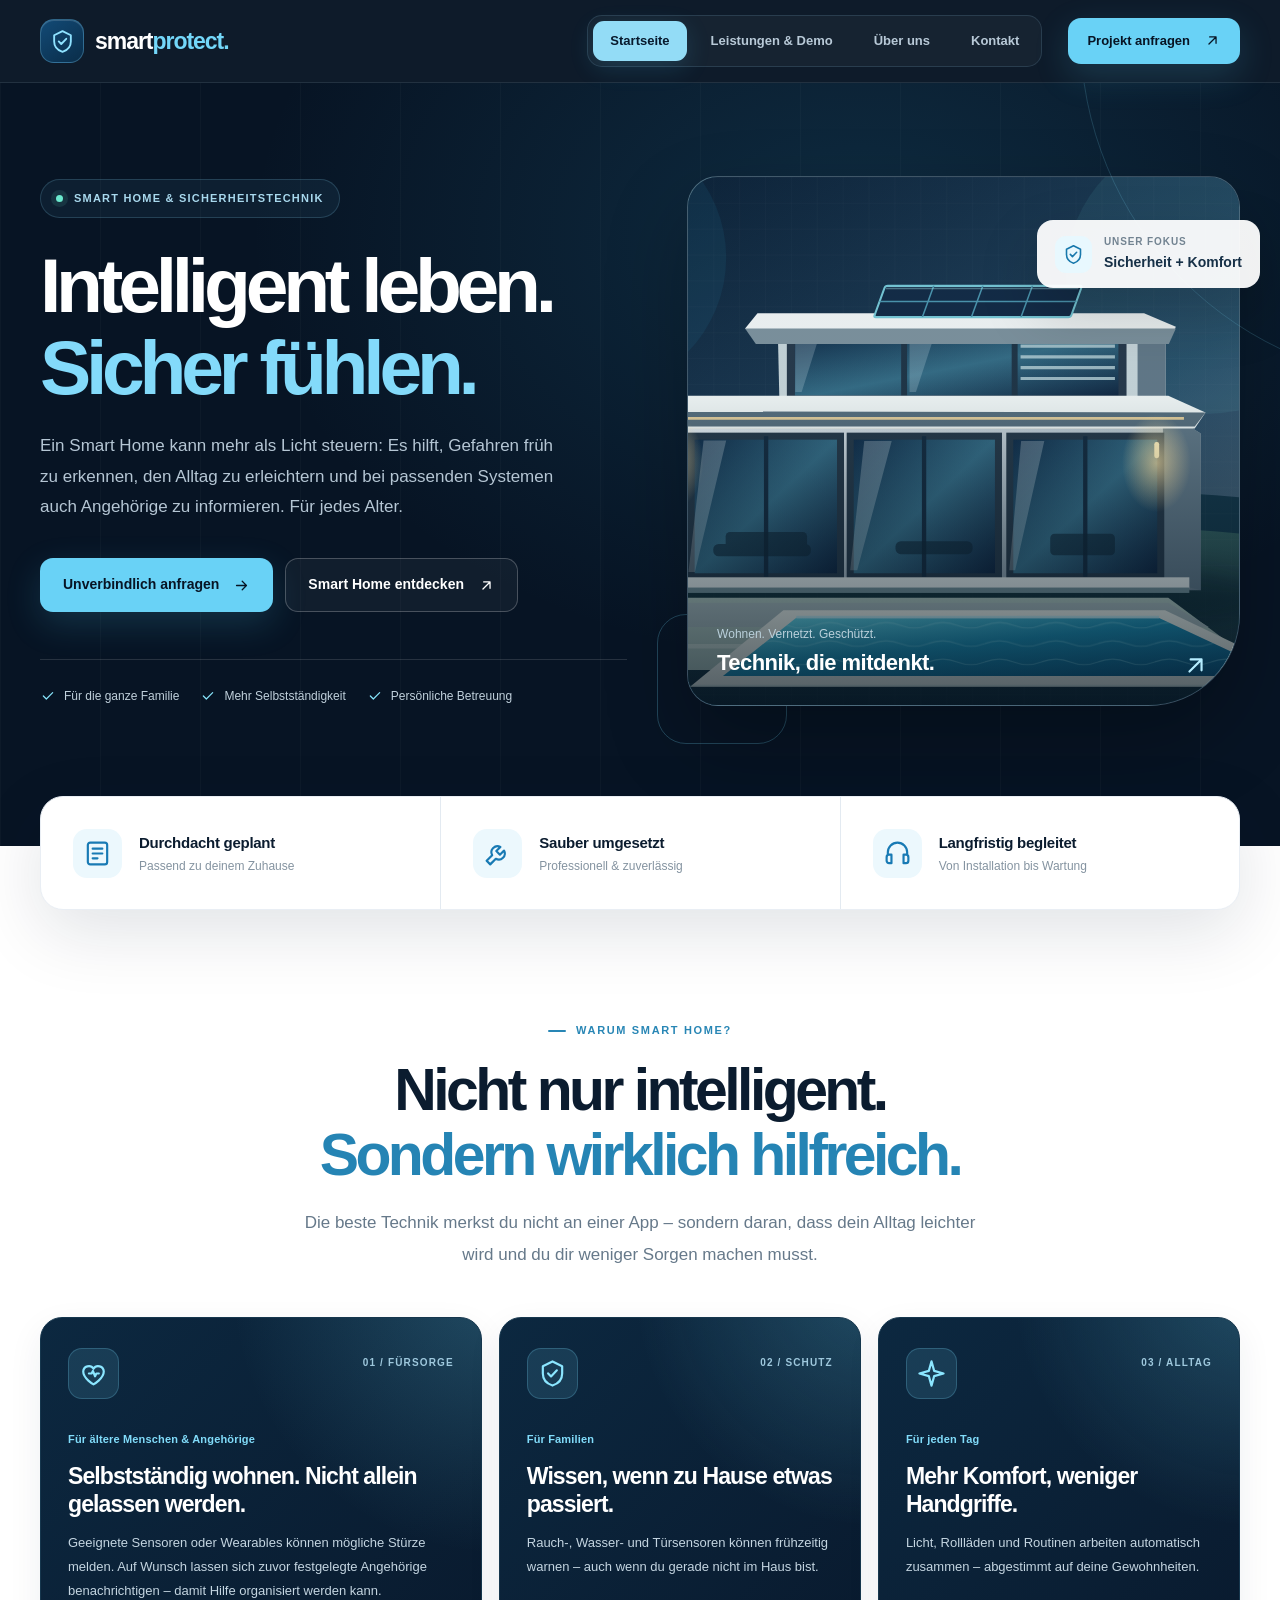
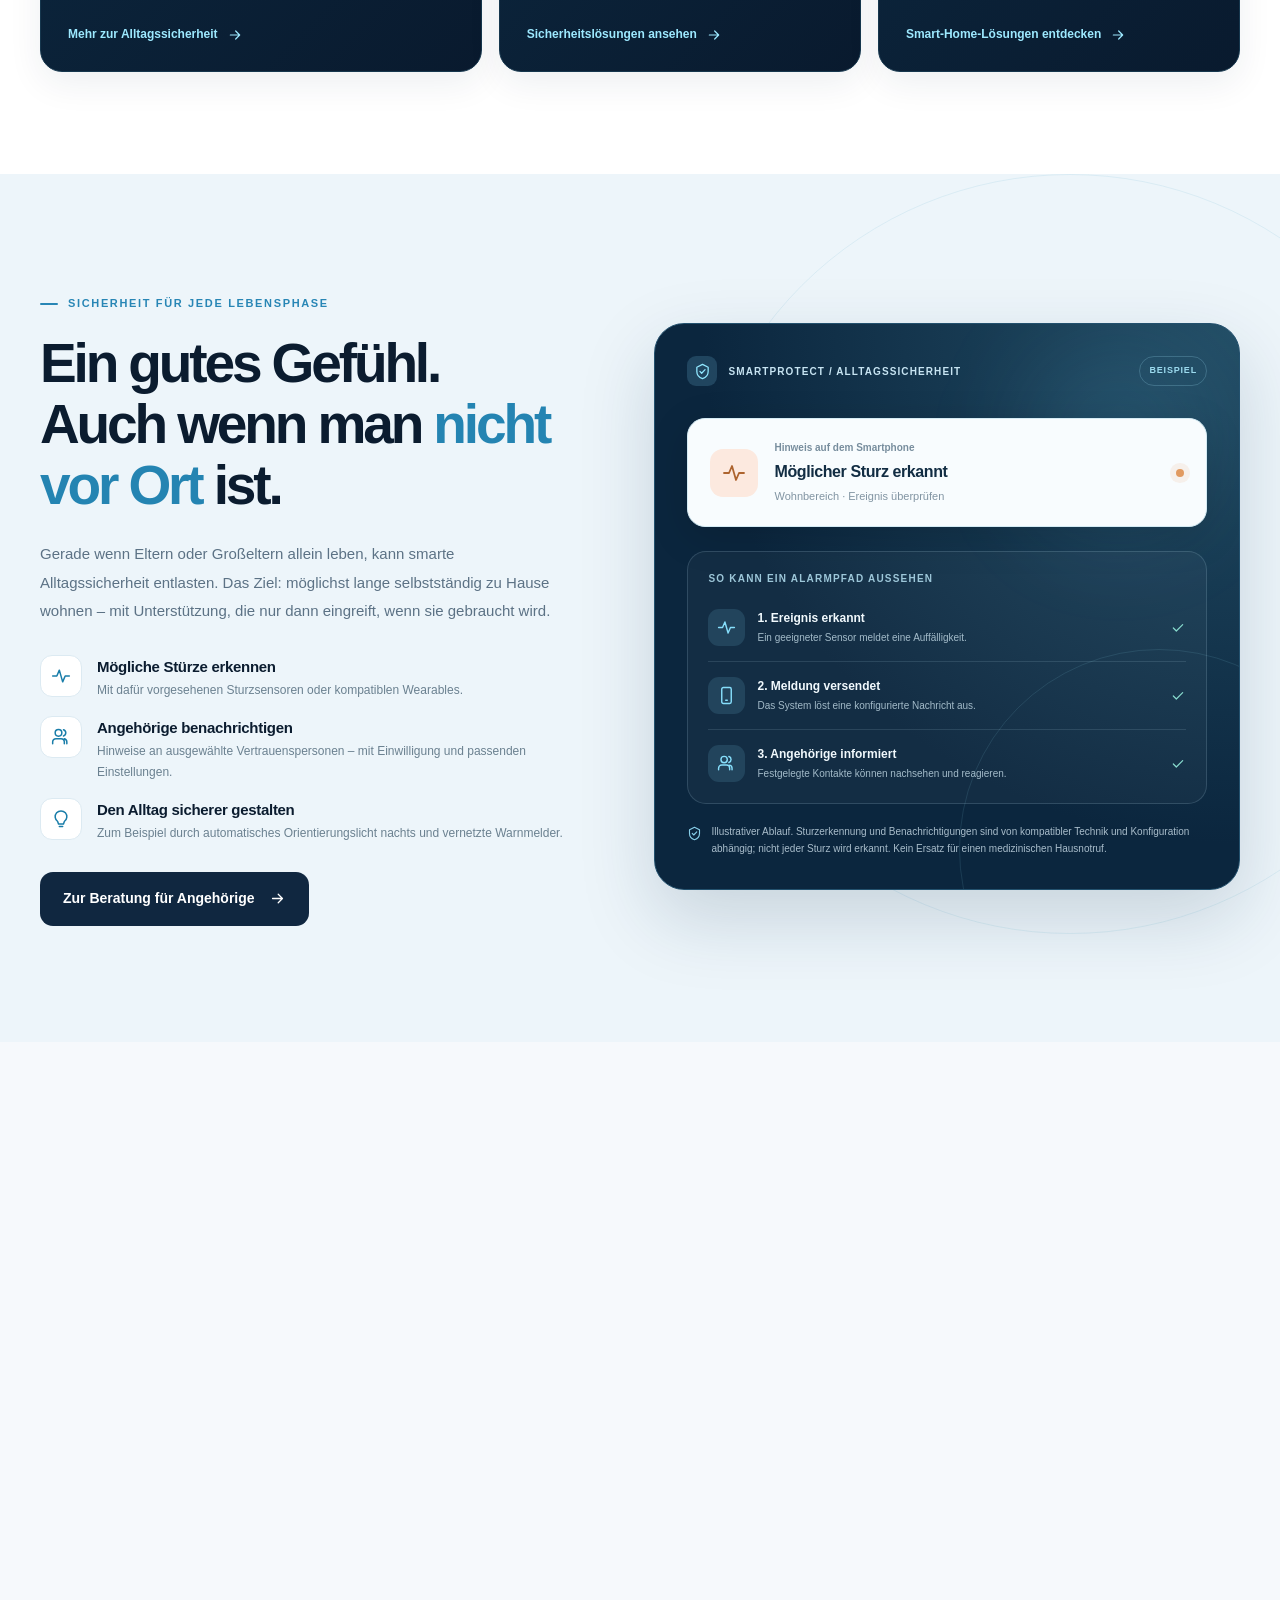
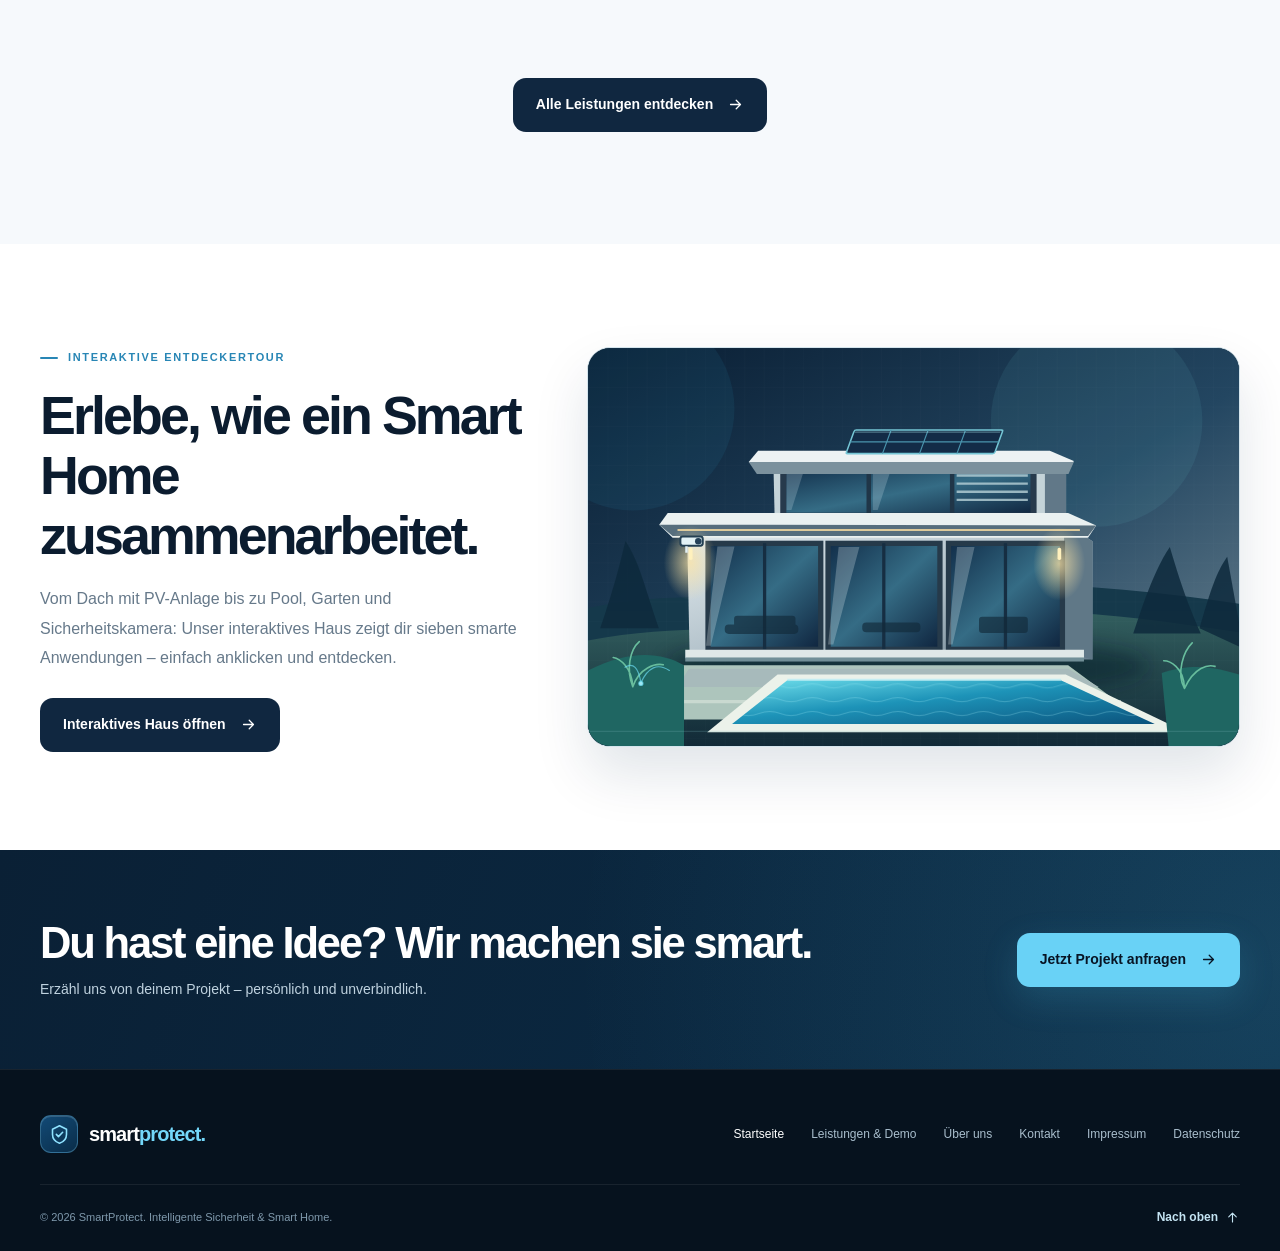
==== commit 8d55aef9: "Add files via upload" ====
--- a/index.html
+++ b/index.html
@@ -40,11 +40,11 @@
 <a href="#main" class="skip">Zum Inhalt springen</a>
 <header class="site-header" id="top"><div class="container header-inner">
 <a class="brand" href="index.html" aria-label="SmartProtect — zur Startseite"><span class="brand-mark"><svg class="icon"><use href="#shield"/></svg></span><span class="brand-name">smart<span>protect.</span></span></a>
-<nav class="desktop-nav" aria-label="Hauptnavigation"><a href="index.html" class="active" aria-current="page">Startseite</a><a href="leistungen.html">Leistungen & Demo</a><a href="kontakt.html">Über uns & Kontakt</a></nav>
+<nav class="desktop-nav" aria-label="Hauptnavigation"><a href="index.html" class="active" aria-current="page">Startseite</a><a href="leistungen.html">Leistungen &amp; Demo</a><a href="ueber-uns.html">Über uns</a><a href="kontakt.html">Kontakt</a></nav>
 <a href="kontakt.html#kontakt" class="btn btn-primary header-cta">Projekt anfragen <svg class="icon"><use href="#up-right"/></svg></a>
 <button class="menu-btn" type="button" aria-label="Menü öffnen" aria-expanded="false" aria-controls="mobile-nav" id="menu-toggle"><svg class="icon"><use href="#menu"/></svg></button>
 </div>
-<nav class="mobile-nav" aria-label="Mobile Navigation" id="mobile-nav" hidden><a href="index.html" class="active" aria-current="page">Startseite</a><a href="leistungen.html">Leistungen & Demo</a><a href="kontakt.html">Über uns & Kontakt</a><a href="kontakt.html#kontakt" class="mobile-cta">Projekt anfragen ↗</a></nav></header><main id="main"><section aria-labelledby="hero-title" class="hero">
+<nav class="mobile-nav" aria-label="Mobile Navigation" id="mobile-nav" hidden><a href="index.html" class="active" aria-current="page">Startseite</a><a href="leistungen.html">Leistungen &amp; Demo</a><a href="ueber-uns.html">Über uns</a><a href="kontakt.html">Kontakt</a><a href="kontakt.html#kontakt" class="mobile-cta">Projekt anfragen ↗</a></nav></header><main id="main"><section aria-labelledby="hero-title" class="hero">
 <div class="container hero-grid">
 <div>
 <span class="hero-kicker"><span class="signal"></span> Smart Home &amp; Sicherheitstechnik</span>
@@ -127,5 +127,5 @@
 <a class="home-card reveal" href="leistungen.html#leistungen"><span class="service-icon"><svg class="icon icon-lg"><use href="#camera"/></svg></span><strong>Kameraüberwachung</strong><p>Dein Grundstück im Blick – mit moderner Überwachung, Nachtsicht und smarten Benachrichtigungen.</p><span class="panel-link">Mehr erfahren <svg class="icon"><use href="#arrow"/></svg></span></a>
 <a class="home-card reveal" href="leistungen.html#leistungen"><span class="service-icon"><svg class="icon icon-lg"><use href="#shield"/></svg></span><strong>Intelligenter Einbruchschutz</strong><p>Sensoren, Alarmfunktionen und smarte Sicherheitsroutinen für ein sicheres Gefühl.</p><span class="panel-link">Mehr erfahren <svg class="icon"><use href="#arrow"/></svg></span></a>
 <a class="home-card reveal" href="leistungen.html#leistungen"><span class="service-icon"><svg class="icon icon-lg"><use href="#house"/></svg></span><strong>Intelligente Beleuchtung</strong><p>Smarte Lichtsteuerung mit Szenen, Zeitplänen und automatischen Abläufen für mehr Komfort und Sicherheit.</p><span class="panel-link">Mehr erfahren <svg class="icon"><use href="#arrow"/></svg></span></a>
-</div><div class="section-action"><a class="btn btn-dark" href="leistungen.html">Alle Leistungen entdecken <svg class="icon"><use href="#arrow"/></svg></a></div></div></section><section class="home-preview" aria-labelledby="home-preview-title"><div class="container home-preview-grid"><div class="reveal"><span class="eyebrow">Interaktive Entdeckertour</span><h2 id="home-preview-title">Erlebe, wie ein Smart Home zusammenarbeitet.</h2><p>Vom Dach mit PV-Anlage bis zu Pool, Garten und Sicherheitskamera: Unser interaktives Haus zeigt dir sieben smarte Anwendungen – einfach anklicken und entdecken.</p><a class="btn btn-dark" href="leistungen.html#anwendungsbeispiel">Interaktives Haus öffnen <svg class="icon"><use href="#arrow"/></svg></a></div><a class="home-preview-art reveal" href="leistungen.html#anwendungsbeispiel" aria-label="Interaktives Hausbeispiel öffnen"><img src="assets/smart-home-house.svg" alt="Illustriertes Smart Home mit PV-Anlage und Pool" loading="lazy"></a></div></section><section class="home-cta"><div class="container home-cta-inner"><div><h2>Du hast eine Idee? Wir machen sie smart.</h2><p>Erzähl uns von deinem Projekt – persönlich und unverbindlich.</p></div><a class="btn btn-primary" href="kontakt.html#kontakt">Jetzt Projekt anfragen <svg class="icon"><use href="#arrow"/></svg></a></div></section></main><footer class="footer"><div class="container"><div class="footer-top"><a class="brand" href="index.html" aria-label="SmartProtect — Startseite"><span class="brand-mark"><svg class="icon"><use href="#shield"/></svg></span><span class="brand-name">smart<span>protect.</span></span></a><nav class="footer-nav" aria-label="Footer-Navigation"><a href="index.html" aria-current="page">Startseite</a><a href="leistungen.html">Leistungen &amp; Demo</a><a href="kontakt.html">Über uns &amp; Kontakt</a><button type="button" data-dialog="impressum">Impressum</button><button type="button" data-dialog="datenschutz">Datenschutz</button></nav></div><div class="footer-bottom"><span>© <span id="copyright-year">2026</span> SmartProtect. Intelligente Sicherheit &amp; Smart Home.</span><a href="#top" class="backtop">Nach oben <svg class="icon"><use href="#arrow"/></svg></a></div></div></footer>
+</div><div class="section-action"><a class="btn btn-dark" href="leistungen.html">Alle Leistungen entdecken <svg class="icon"><use href="#arrow"/></svg></a></div></div></section><section class="home-preview" aria-labelledby="home-preview-title"><div class="container home-preview-grid"><div class="reveal"><span class="eyebrow">Interaktive Entdeckertour</span><h2 id="home-preview-title">Erlebe, wie ein Smart Home zusammenarbeitet.</h2><p>Vom Dach mit PV-Anlage bis zu Pool, Garten und Sicherheitskamera: Unser interaktives Haus zeigt dir sieben smarte Anwendungen – einfach anklicken und entdecken.</p><a class="btn btn-dark" href="leistungen.html#anwendungsbeispiel">Interaktives Haus öffnen <svg class="icon"><use href="#arrow"/></svg></a></div><a class="home-preview-art reveal" href="leistungen.html#anwendungsbeispiel" aria-label="Interaktives Hausbeispiel öffnen"><img src="assets/smart-home-house.svg" alt="Illustriertes Smart Home mit PV-Anlage und Pool" loading="lazy"></a></div></section><section class="home-cta"><div class="container home-cta-inner"><div><h2>Du hast eine Idee? Wir machen sie smart.</h2><p>Erzähl uns von deinem Projekt – persönlich und unverbindlich.</p></div><a class="btn btn-primary" href="kontakt.html#kontakt">Jetzt Projekt anfragen <svg class="icon"><use href="#arrow"/></svg></a></div></section></main><footer class="footer"><div class="container"><div class="footer-top"><a class="brand" href="index.html" aria-label="SmartProtect — Startseite"><span class="brand-mark"><svg class="icon"><use href="#shield"/></svg></span><span class="brand-name">smart<span>protect.</span></span></a><nav class="footer-nav" aria-label="Footer-Navigation"><a href="index.html" aria-current="page">Startseite</a><a href="leistungen.html">Leistungen &amp; Demo</a><a href="ueber-uns.html">Über uns</a><a href="kontakt.html">Kontakt</a><button type="button" data-dialog="impressum">Impressum</button><button type="button" data-dialog="datenschutz">Datenschutz</button></nav></div><div class="footer-bottom"><span>© <span id="copyright-year">2026</span> SmartProtect. Intelligente Sicherheit &amp; Smart Home.</span><a href="#top" class="backtop">Nach oben <svg class="icon"><use href="#arrow"/></svg></a></div></div></footer>
 <dialog class="legal-dialog" id="legal-dialog" aria-labelledby="legal-title"><div class="legal-inner"><div class="legal-top"><h2 id="legal-title">Impressum</h2><button class="dialog-close" type="button" id="dialog-close" aria-label="Fenster schließen"><svg class="icon"><use href="#close"/></svg></button></div><div id="legal-content"></div></div></dialog><script src="assets/site.js" defer></script></body></html>
--- a/assets/site.css
+++ b/assets/site.css
@@ -349,3 +349,17 @@
    ohne den vorherigen Abschnitt anzuzeigen (95px Scroll-Padding minus Header). */
 #anwendungsbeispiel.demo-section{scroll-margin-top:-13px}
 @media (max-width:830px){#anwendungsbeispiel.demo-section{scroll-margin-top:-23px}}
+
+/* 4-site navigation and standalone contact page — v6 */
+.contact-section--page{padding-top:61px;min-height:calc(100vh - 82px)}
+.contact-page-heading{margin-bottom:32px}
+.contact-page-heading .page-banner-breadcrumb{margin-bottom:0}
+@media(min-width:831px) and (max-width:930px){
+  .desktop-nav,.header-cta{display:none}
+  .menu-btn{display:flex}
+  .mobile-nav{display:block;position:absolute;left:0;right:0;top:82px;z-index:120;background:#0b2136;padding:9px max(18px,calc((100% - 650px)/2)) 23px;border-top:1px solid rgba(255,255,255,.1);box-shadow:0 20px 30px rgba(0,0,0,.18)}
+  .mobile-nav[hidden]{display:none}
+  .mobile-nav a{display:block;padding:15px 10px;border-bottom:1px solid rgba(255,255,255,.07);font-size:15px;color:#edf7ff;font-weight:650}
+  .mobile-nav .mobile-cta{background:#67d5f9;color:#081929;border-radius:11px;text-align:center;margin-top:14px;padding:14px;border:0}
+}
+@media(max-width:830px){.contact-section--page{padding-top:43px;min-height:auto}.contact-page-heading{margin-bottom:24px}}
